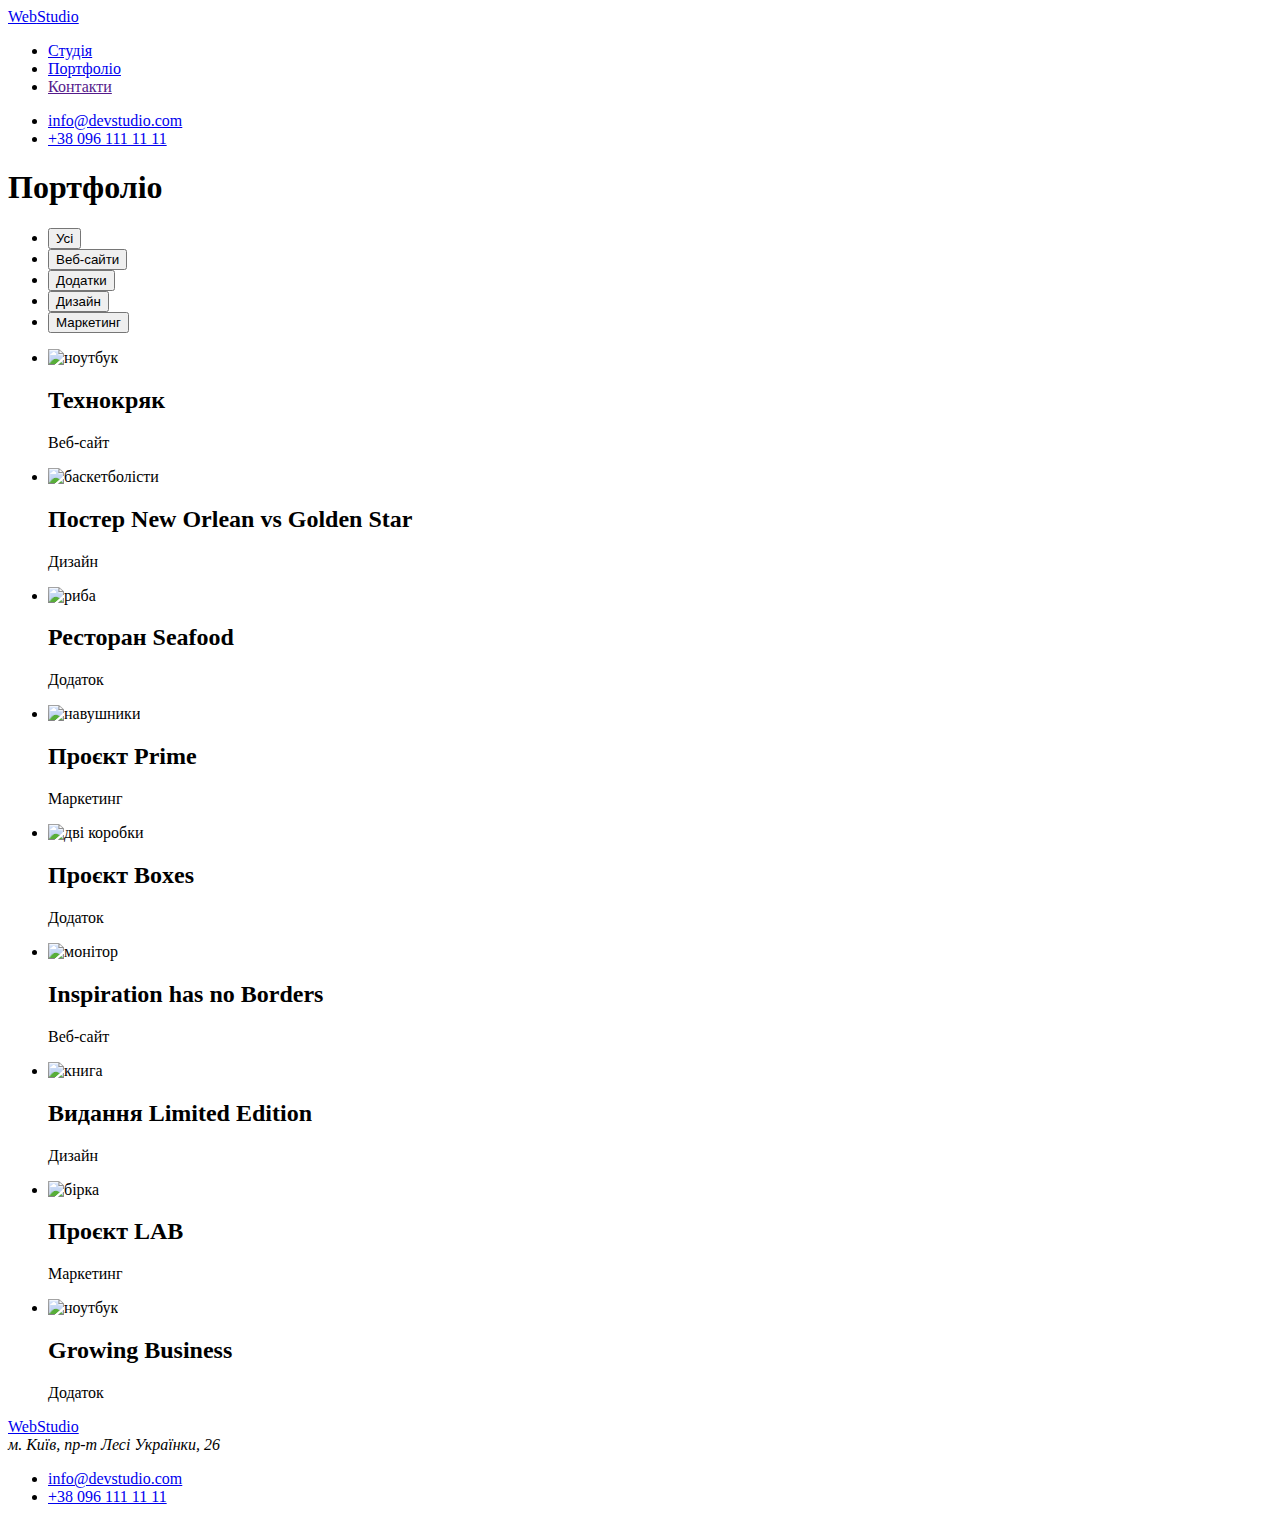
==== portfolio.html @ aa7069ae "Added page markup" ====
<!DOCTYPE html>
<html lang="uk">
  <head>
    <meta charset="UTF-8" />
    <meta http-equiv="X-UA-Compatible" content="IE=edge" />
    <meta name="viewport" content="width=device-width, initial-scale=1.0" />
    <link
      href="https://fonts.googleapis.com/css2?family=Raleway:wght@700&family=Roboto:wght@400;500;700;900&display=swap"
      rel="stylesheet"
    />
    <link rel="stylesheet" href="./css/styles.css" />
    <title>Portfolio</title>
  </head>

  <body>
    <!--Header-->
    <header>
      <nav class="site-nav">
        <a href="./" class="logo"><span>Web</span>Studio</a>

        <ul class="nav-list list">
          <li><a href="./index.html" class="link">Студія</a></li>
          <li><a href="./portfolio.html" class="link current">Портфоліо</a></li>
          <li><a href="" class="link">Контакти</a></li>
        </ul>
      </nav>

      <ul class="auth-nav list">
        <li><a href="mailto:info@devstudio.com" class="link">info@devstudio.com</a></li>
        <li><a href="tel:+380961111111" class="link">+38 096 111 11 11</a></li>
      </ul>
    </header>
    <!--Hero-->
    <main>
      <section class="buttons">
        <!-- Прихований заголовок -->
        <h1>Портфоліо</h1>
        <ul class="buttons-list">
          <li><button class="btn secondary" type="button">Усі</button></li>
          <li><button class="btn secondary" type="button">Веб-сайти</button></li>
          <li><button class="btn secondary" type="button">Додатки</button></li>
          <li><button class="btn secondary" type="button">Дизайн</button></li>
          <li><button class="btn secondary" type="button">Маркетинг</button></li>
        </ul>
      </section>
      <section class="content">
        <ul class="content-list">
          <li>
            <a
              ><img src="./images/technocrack.jpg" alt="ноутбук" width="370" height="294" />
              <h2 class="title">Технокряк</h2>
              <p>Веб-сайт</p></a
            >
          </li>
          <li>
            <a
              ><img src="./images/poster.jpg" alt="баскетболісти" width="370" height="294" />
              <h2 class="title">Постер <span lang="en">New Orlean vs Golden Star</span></h2>
              <p>Дизайн</p></a
            >
          </li>
          <li>
            <a
              ><img src="./images/restaurant.jpg" alt="риба" width="370" height="294" />
              <h2 class="title">Ресторан <span lang="en">Seafood</span></h2>
              <p>Додаток</p></a
            >
          </li>
          <li>
            <a
              ><img src="./images/prime.jpg" alt="навушники" width="370" height="294" />
              <h2 class="title">Проєкт <span lang="en">Prime</span></h2>
              <p>Маркетинг</p></a
            >
          </li>
          <li>
            <a
              ><img src="./images/boxes.jpg" alt="дві коробки" width="370" height="294" />
              <h2 class="title">Проєкт <span lang="en">Boxes</span></h2>
              <p>Додаток</p></a
            >
          </li>
          <li>
            <a
              ><img src="./images/inspiration.jpg" alt="монітор" width="370" height="294" />
              <h2 class="title" lang="en">Inspiration has no Borders</h2>
              <p>Веб-сайт</p></a
            >
          </li>
          <li>
            <a
              ><img src="./images/edition.jpg" alt="книга" width="370" height="294" />
              <h2 class="title">Видання <span lang="en">Limited Edition</span></h2>
              <p>Дизайн</p></a
            >
          </li>
          <li>
            <a
              ><img src="./images/project_lab.jpg" alt="бірка" width="370" height="294" />
              <h2 class="title">Проєкт <span lang="en">LAB</span></h2>
              <p>Маркетинг</p></a
            >
          </li>
          <li>
            <a
              ><img src="./images/growing_business.jpg" alt="ноутбук" width="370" height="294" />
              <h2 class="title" lang="en">Growing Business</h2>
              <p>Додаток</p>
            </a>
          </li>
        </ul>
      </section>
    </main>

<!--Footer-->
    <footer class="footer">
      <a href="/" class="footer-logo"><span>Web</span>Studio</a>

      <address class="address">м. Київ, пр-т Лесі Українки, 26</address>

      <ul class="footer-auth list">
        <li><a href="mailto:info@devstudio.com" class="link">info@devstudio.com</a></li>
        <li><a href="tel:+380961111111" class="link">+38 096 111 11 11</a></li>
      </ul>
    </footer>
  </body>
</html>
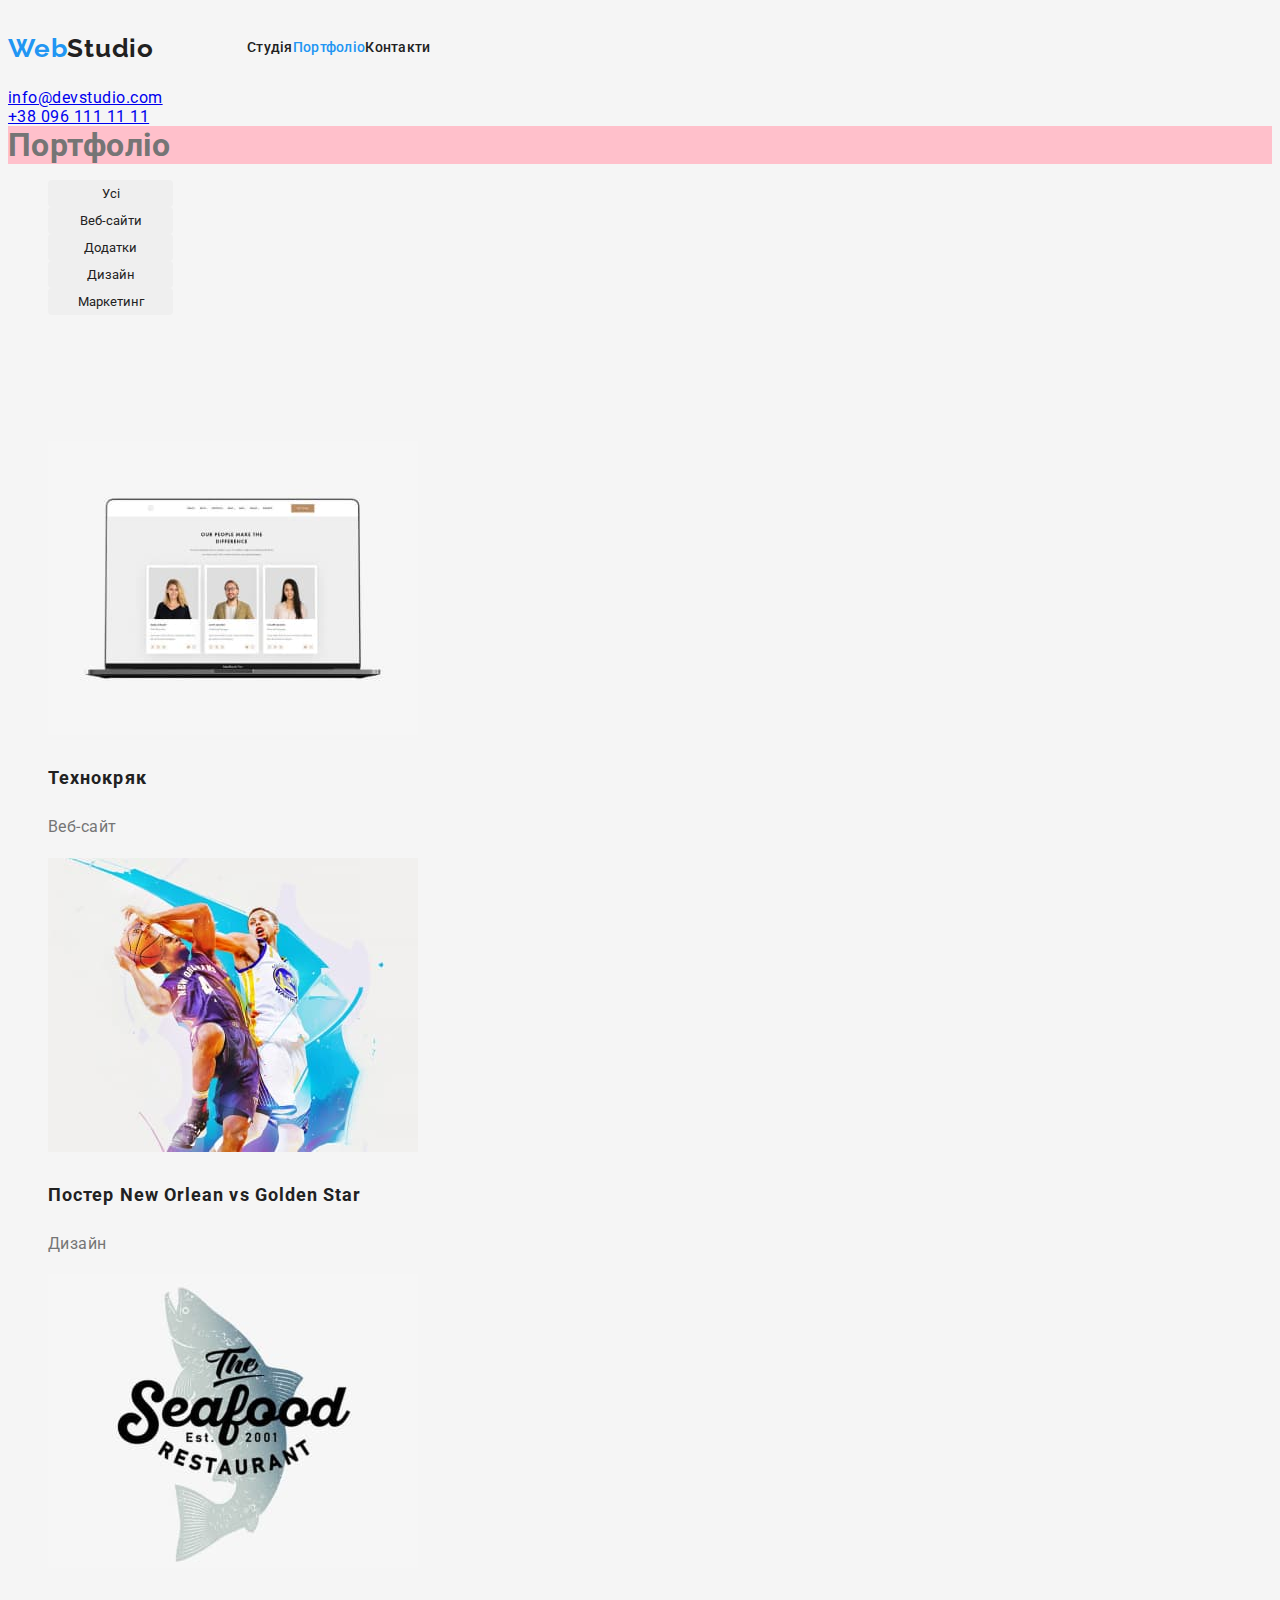
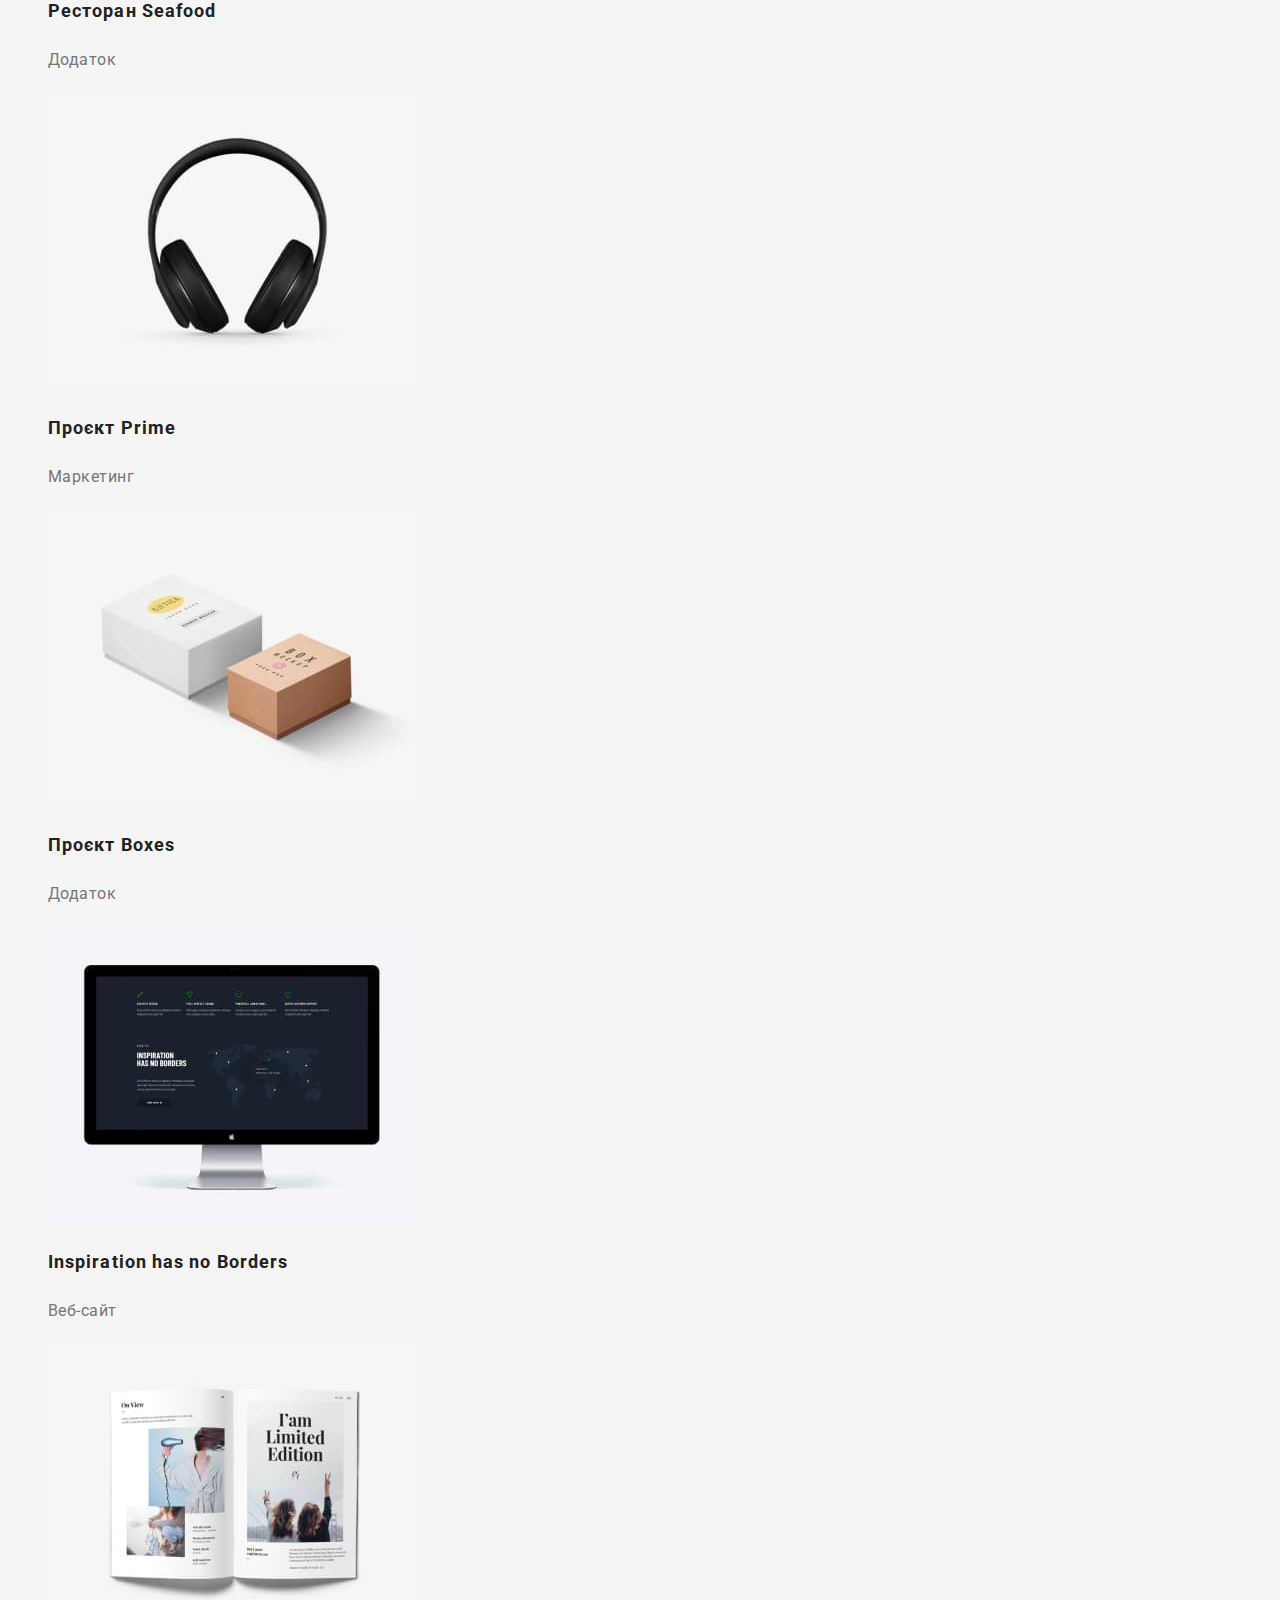
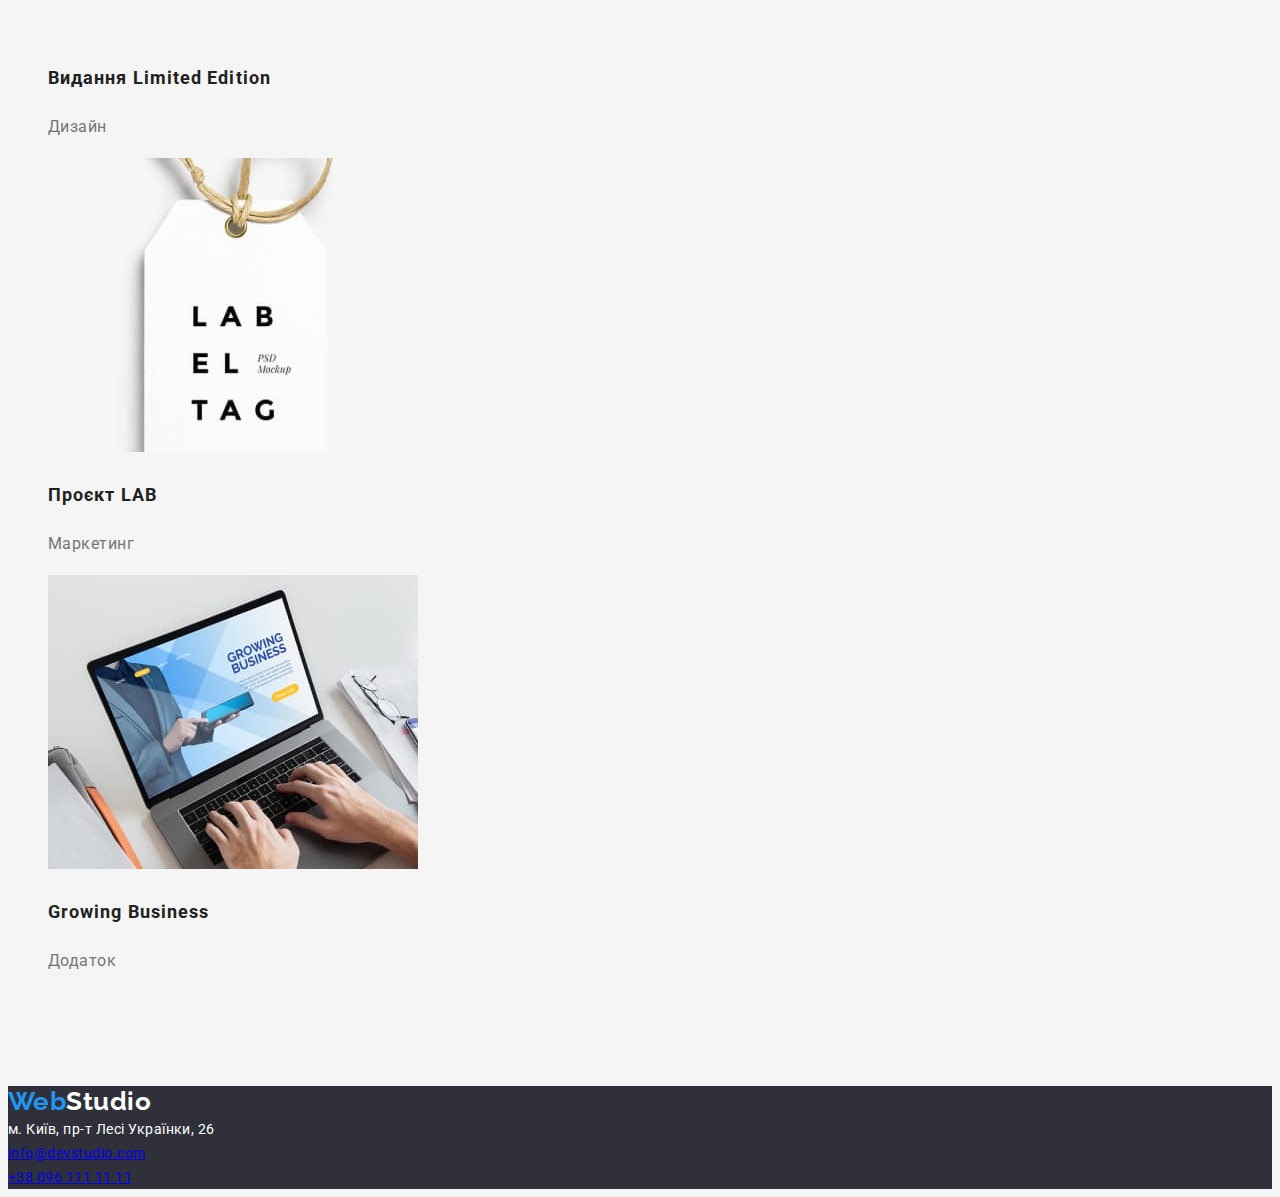
==== commit 52f7ea07: "Added flex block for header" ====
--- a/portfolio.html
+++ b/portfolio.html
@@ -34,7 +34,7 @@
     <main>
       <section class="buttons">
         <!-- Прихований заголовок -->
-        <h1>Портфоліо</h1>
+        <h1 class="hiden-title">Портфоліо</h1>
         <ul class="buttons-list">
           <li><button class="btn secondary" type="button">Усі</button></li>
           <li><button class="btn secondary" type="button">Веб-сайти</button></li>
@@ -43,7 +43,7 @@
           <li><button class="btn secondary" type="button">Маркетинг</button></li>
         </ul>
       </section>
-      <section class="content">
+      <section class="section">
         <ul class="content-list">
           <li>
             <a
--- a/css/styles.css
+++ b/css/styles.css
@@ -0,0 +1,359 @@
+:root {
+  --primary-text-color: #757575;
+  --secondary-text-color: #FFFFFF;
+  --title-text-color: #212121;
+  --accent-color: #2196f3;
+  --primary-bg-color: #F5F5F5;
+  --secondary-bg-color: #F5F4FA;
+}
+
+body {
+  color: var(--primary-text-color);
+  background-color: var(--primary-bg-color);
+
+  font-family: roboto, sans-serif;
+  letter-spacing: 0.03em;
+}
+
+/* Utilities */
+
+*,
+*::before,
+*::after {
+  box-sizing: border-box;
+}
+
+.list {
+  padding: 0;
+  margin: 0;
+  list-style: none;
+}
+
+/* Container */
+
+.container {
+  width: 1200px;
+  padding-left: 15px;
+  padding-right: 15px;
+  margin-left: auto;
+  margin-right: auto;
+
+  outline: 1px solid tomato;
+}
+
+/* ------------------------------------------------ */
+/* Page header */
+
+.page-header {
+  background-color: var(--secondary-text-color);
+  border-bottom: 1px solid #ECECEC;
+}
+
+  /* Logo */
+.logo {
+  color: var(--title-text-color);
+  
+  text-decoration: none;
+  font-family: Raleway, sans-serif;
+  font-weight: 700;
+  font-size: 26px;
+  line-height: 1.19;
+  letter-spacing: 0.03em;
+}
+
+.logo span {
+  color: var(--accent-color);
+}
+
+/* Site nav */
+
+.main-nav {
+  display: flex;
+}
+
+.site-nav {
+  display: flex;
+  align-items: center;
+}
+
+.site-nav .item + .item {
+  margin-left: 50px;
+}
+
+.nav-list {
+  display: flex;
+  margin-left: 93px;
+}
+
+.site-nav .link {
+  display: block;
+  padding-top: 32px;
+  padding-bottom: 32px;
+
+  color: var(--title-text-color);
+  
+  text-decoration: none;
+  font-weight: 500;
+  font-size: 14px;
+  line-height: 1.14;
+  letter-spacing: 0.02em;
+}
+
+.site-nav .link:hover,
+.site-nav .link:focus {
+  color: var(--accent-color);
+}
+
+.site-nav .link.current {
+  color: var(--accent-color);
+}
+
+.contact-nav {
+  display: flex;
+  align-items: center;
+  margin-left: auto;
+}
+
+.contact-nav .item + .item {
+  margin-left: 50px;
+}
+
+.contact-nav .link {
+  color: var(--primary-text-color);
+  
+  text-decoration: none;
+  font-weight: 500;
+  font-size: 14px;
+  line-height: 1.14;
+  letter-spacing: 0.02em;
+}
+
+.contact-nav .link:hover,
+.contact-nav .link:focus {
+  color: var(--accent-color);
+}
+
+/* Hero */
+
+.hero {
+  text-align: center;
+}
+
+.hero-title {
+  margin-top: 0;
+  margin-bottom: 30px;
+
+  
+  color: var(--secondary-text-color);
+  font-weight: 900;
+  font-size: 44px;
+  line-height: 1.36;
+  text-align: center;
+  letter-spacing: 0.06em;
+  text-transform: uppercase;
+
+  background-color: skyblue;
+}
+
+/* main button */
+
+.btn.primary {
+  display: inline-block;
+  border-radius: 4px;
+  padding: 10px 32px;
+  min-width: 216px;
+  border: none;
+  box-shadow: 0px 4px 4px rgba(0, 0, 0, 0.15);
+
+  color: var(--secondary-text-color);
+  background-color: var(--accent-color);
+
+  font-family: inherit;
+  font-weight: 700;
+  font-size: 16px;
+  line-height: 1.87;
+  letter-spacing: 0.06em;
+  text-align: center;
+}
+
+.btn.primary:hover,
+.btn.primary:focus {
+  color: var(--title-text-color);
+  background-color: var(--secondary-bg-color);
+
+  cursor: pointer
+}
+
+/* Features & Gallery*/
+
+/* Прихований заголовок */
+.hiden-title {
+  margin-top: 0;
+  margin-bottom: 0;
+  
+  background-color: pink
+}
+
+.section {
+  padding-top: 94px;
+  padding-bottom: 94px;
+
+  font-weight: 400;
+  font-size: 14px;
+  line-height: 1.71;
+}
+
+.section-title {
+  margin-top: 0;
+  margin-bottom: 50px;
+
+  color: var(--title-text-color);
+
+  font-weight: 700;
+  font-size: 36px;
+  line-height: 1.16;
+  text-align: center;
+}
+
+.section-list .title {
+  margin-top: 0;
+  margin-bottom: 10px;
+
+  color: var(--title-text-color);
+
+  font-weight: 700;
+  font-size: 14px;
+  line-height: 1.14;
+  text-transform: uppercase;
+}
+
+.section-list p {
+  margin-top: 0;
+  margin-bottom: 0;
+}
+
+/* Team */
+
+.team {
+  font-weight: 400;
+  font-size: 16px;
+  line-height: 1.18;
+}
+
+.team-list .title {
+  color: var(--title-text-color);
+
+  font-weight: 500;
+  font-size: 16px;
+  line-height: 1.18;
+}
+/* Footer */
+
+.footer {
+  background-color: #2F303A;
+
+  font-weight: 400;
+  font-size: 14px;
+  line-height: 1.71;
+}
+
+.footer-nav {
+  display: flex;
+  margin-top: 60px;
+  margin-bottom: 60px;
+}
+
+.footer-logo {
+  color: #ffffff;
+  text-decoration: none;
+
+  font-family: Raleway, sans-serif;
+  font-weight: 700;
+  font-size: 26px;
+  line-height: 1.19;
+}
+
+.footer-logo span {
+  color: var(--accent-color);
+}
+
+.address {
+
+
+  color: #ffffff;
+
+  font-style: normal;
+}
+
+.footer-auth {
+
+}
+
+.footer-contact .link {
+  color: rgba(255, 255, 255, 0.6);
+
+  text-decoration: none;
+}
+
+.footer-contact .link:hover,
+.footer-contact .link:focus {
+  color: var(--accent-color);
+}
+
+/* Portfolio main */
+
+.buttons-list {
+  list-style: none;
+
+  background-color: var(--primary-bg-color);
+  
+  font-family: inherit;
+  font-weight: 500;
+  font-size: 16px;
+  line-height: 1.62;
+  letter-spacing: 0.03em;
+}
+
+.content-list {
+  list-style: none;
+}
+
+.content-list .title {
+  color: var(--title-text-color);
+
+  font-weight: 700;
+  font-size: 18px;
+  line-height: 2;
+  letter-spacing: 0.06em;
+}
+
+.content-list {
+  font-weight: 400;
+  font-size: 16px;
+  line-height: 1.87;
+}
+
+/* Buttons */
+
+.btn.secondary {
+  display: inline-block;
+  border-radius: 4px;
+  padding: 6px 22px;
+  min-width: 125px;
+  border: none;
+
+  color: var(--title-text-color);
+
+  font-family: inherit;
+  text-align: center;
+}
+
+.btn.secondary:hover,
+.btn.secondary:focus {
+  box-shadow: 0px 3px 1px rgba(0, 0, 0, 0.1), 0px 1px 2px rgba(0, 0, 0, 0.08), 0px 2px 2px rgba(0, 0, 0, 0.12);
+
+  color: var(--secondary-text-color);
+  background-color: var(--accent-color);
+
+  cursor: pointer
+}
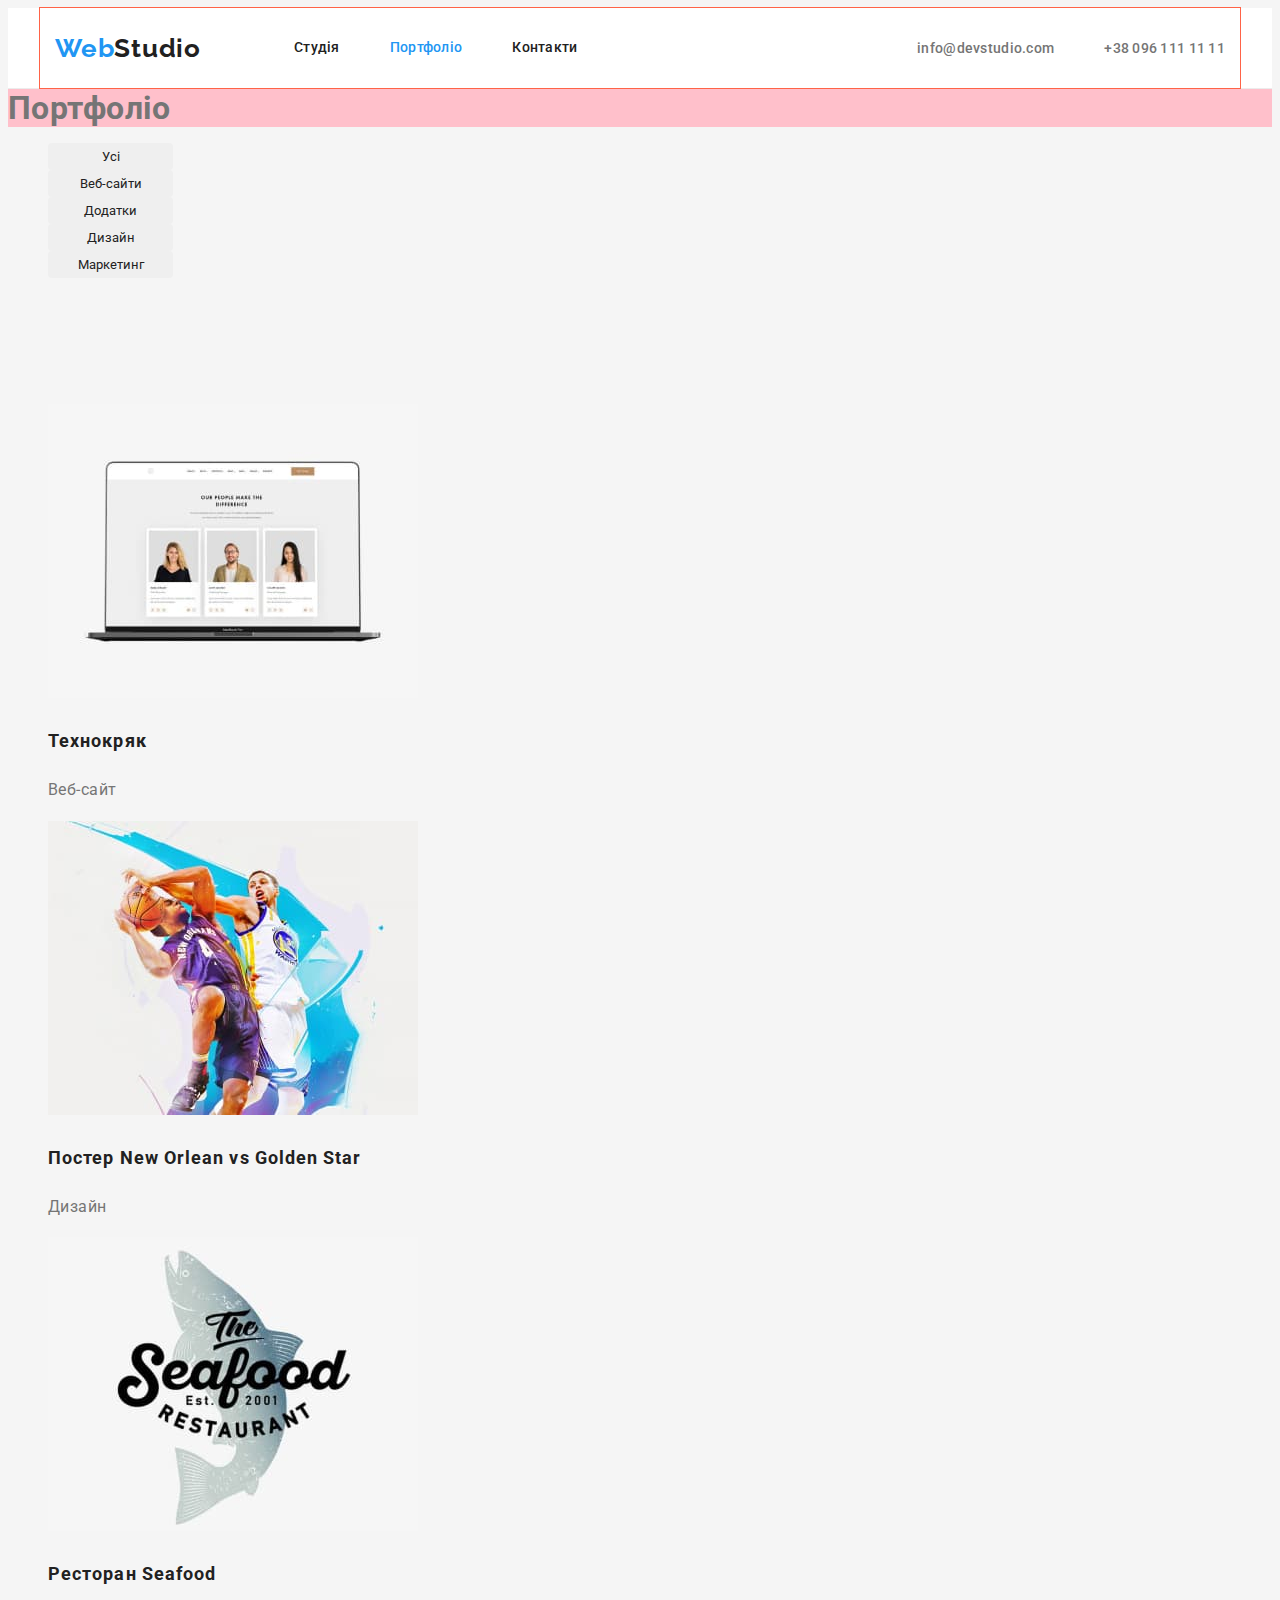
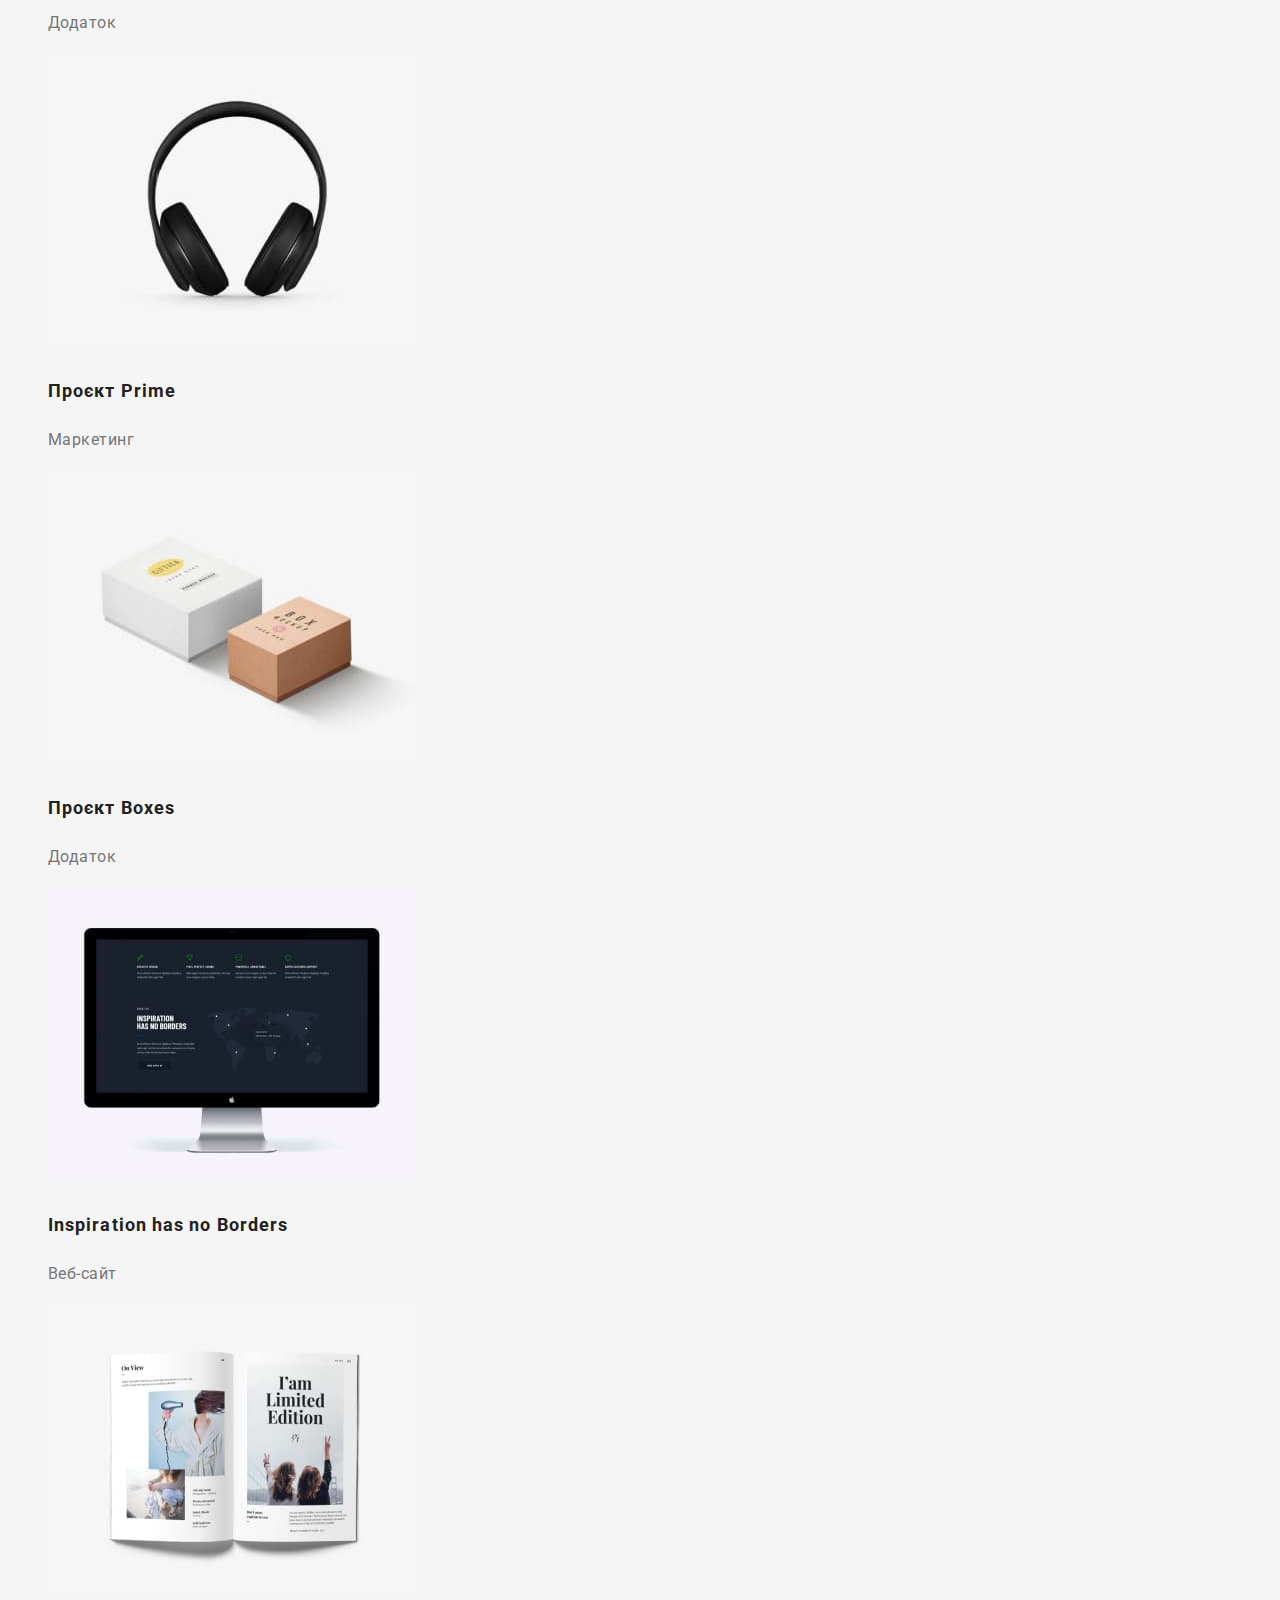
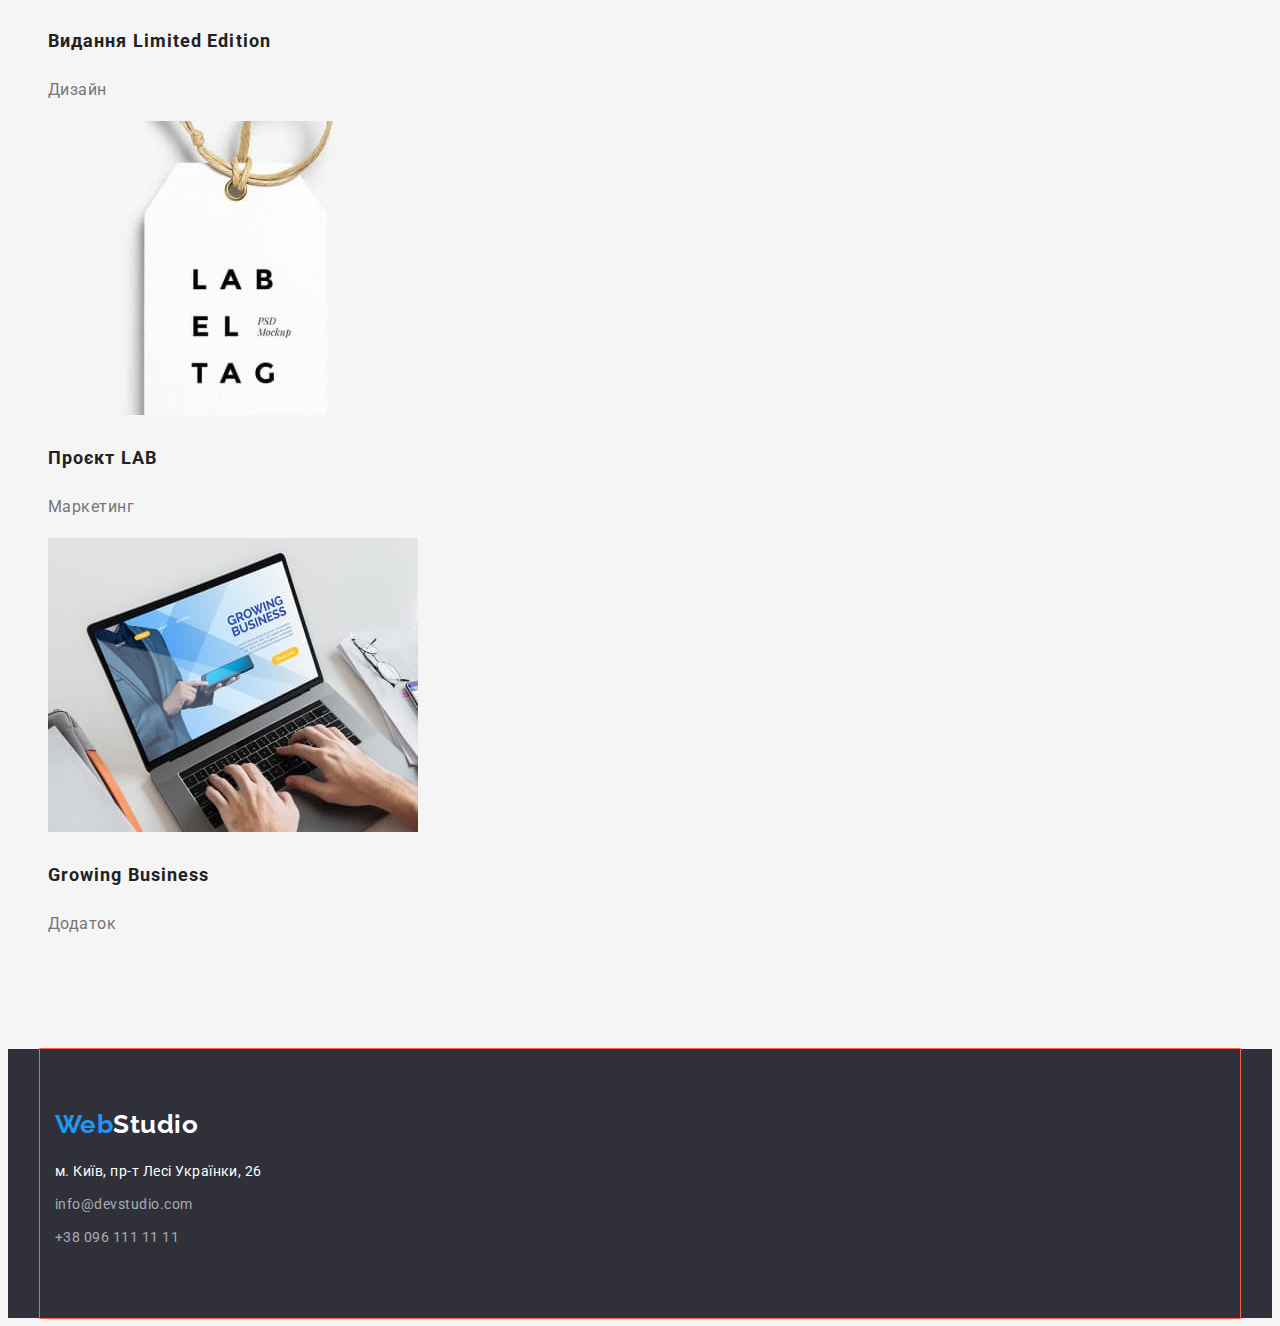
==== commit 300b4161: "Changes to header and footer for Portfolio" ====
--- a/portfolio.html
+++ b/portfolio.html
@@ -14,21 +14,25 @@
 
   <body>
     <!--Header-->
-    <header>
-      <nav class="site-nav">
-        <a href="./" class="logo"><span>Web</span>Studio</a>
+    <header class="page-header">
+      <div class="container main-nav">
+        <nav class="site-nav">
+          <a href="./" class="logo"><span>Web</span>Studio</a>
 
-        <ul class="nav-list list">
-          <li><a href="./index.html" class="link">Студія</a></li>
-          <li><a href="./portfolio.html" class="link current">Портфоліо</a></li>
-          <li><a href="" class="link">Контакти</a></li>
+          <ul class="nav-list list">
+            <li class="item"><a href="./index.html" class="link">Студія</a></li>
+            <li class="item"><a href="./portfolio.html" class="link current">Портфоліо</a></li>
+            <li class="item"><a href="" class="link">Контакти</a></li>
+          </ul>
+        </nav>
+
+        <ul class="contact-nav list">
+          <li class="item">
+            <a href="mailto:info@devstudio.com" class="link">info@devstudio.com</a>
+          </li>
+          <li class="item"><a href="tel:+380961111111" class="link">+38 096 111 11 11</a></li>
         </ul>
-      </nav>
-
-      <ul class="auth-nav list">
-        <li><a href="mailto:info@devstudio.com" class="link">info@devstudio.com</a></li>
-        <li><a href="tel:+380961111111" class="link">+38 096 111 11 11</a></li>
-      </ul>
+      </div>
     </header>
     <!--Hero-->
     <main>
@@ -114,14 +118,18 @@
 
 <!--Footer-->
     <footer class="footer">
-      <a href="/" class="footer-logo"><span>Web</span>Studio</a>
+      <div class="container footer-nav">
+        <a href="/" class="footer-logo"><span>Web</span>Studio</a>
 
-      <address class="address">м. Київ, пр-т Лесі Українки, 26</address>
+        <address class="address item">м. Київ, пр-т Лесі Українки, 26</address>
 
-      <ul class="footer-auth list">
-        <li><a href="mailto:info@devstudio.com" class="link">info@devstudio.com</a></li>
-        <li><a href="tel:+380961111111" class="link">+38 096 111 11 11</a></li>
-      </ul>
+        <ul class="footer-contact list">
+          <li class="item">
+            <a href="mailto:info@devstudio.com" class="link">info@devstudio.com</a>
+          </li>
+          <li class="item"><a href="tel:+380961111111" class="link">+38 096 111 11 11</a></li>
+        </ul>
+      </div>
     </footer>
   </body>
 </html>
--- a/css/styles.css
+++ b/css/styles.css
@@ -1,10 +1,10 @@
 :root {
   --primary-text-color: #757575;
-  --secondary-text-color: #FFFFFF;
+  --secondary-text-color: #ffffff;
   --title-text-color: #212121;
   --accent-color: #2196f3;
-  --primary-bg-color: #F5F5F5;
-  --secondary-bg-color: #F5F4FA;
+  --primary-bg-color: #f5f5f5;
+  --secondary-bg-color: #f5f4fa;
 }
 
 body {
@@ -46,13 +46,13 @@
 
 .page-header {
   background-color: var(--secondary-text-color);
-  border-bottom: 1px solid #ECECEC;
-}
-
-  /* Logo */
+  border-bottom: 1px solid #ececec;
+}
+
+/* Logo */
 .logo {
   color: var(--title-text-color);
-  
+
   text-decoration: none;
   font-family: Raleway, sans-serif;
   font-weight: 700;
@@ -91,7 +91,7 @@
   padding-bottom: 32px;
 
   color: var(--title-text-color);
-  
+
   text-decoration: none;
   font-weight: 500;
   font-size: 14px;
@@ -120,7 +120,7 @@
 
 .contact-nav .link {
   color: var(--primary-text-color);
-  
+
   text-decoration: none;
   font-weight: 500;
   font-size: 14px;
@@ -143,7 +143,6 @@
   margin-top: 0;
   margin-bottom: 30px;
 
-  
   color: var(--secondary-text-color);
   font-weight: 900;
   font-size: 44px;
@@ -181,18 +180,18 @@
   color: var(--title-text-color);
   background-color: var(--secondary-bg-color);
 
-  cursor: pointer
-}
-
-/* Features & Gallery*/
+  cursor: pointer;
+}
 
 /* Прихований заголовок */
 .hiden-title {
   margin-top: 0;
   margin-bottom: 0;
-  
-  background-color: pink
-}
+
+  background-color: pink;
+}
+
+/* Sections*/
 
 .section {
   padding-top: 94px;
@@ -203,6 +202,11 @@
   line-height: 1.71;
 }
 
+.section.no-padding {
+  padding-top: 0;
+  padding-bottom: 0;
+}
+
 .section-title {
   margin-top: 0;
   margin-bottom: 50px;
@@ -215,7 +219,7 @@
   text-align: center;
 }
 
-.section-list .title {
+.section-content .title {
   margin-top: 0;
   margin-bottom: 10px;
 
@@ -227,9 +231,37 @@
   text-transform: uppercase;
 }
 
-.section-list p {
+.section-content p {
   margin-top: 0;
   margin-bottom: 0;
+}
+
+/* Features */
+
+.features-list {
+  display: flex;
+}
+
+.features-list .item {
+  width: 270px;
+}
+
+.features-list .item + .item {
+  margin-left: 30px;
+}
+
+.gallery-list {
+  display: flex;
+}
+
+/* Gallery */
+
+.gallery-list .item {
+  width: 370px;
+}
+
+.gallery-list .item + .item {
+  margin-left: 30px;
 }
 
 /* Team */
@@ -238,35 +270,44 @@
   font-weight: 400;
   font-size: 16px;
   line-height: 1.18;
+  text-align: center;
 }
 
 .team-list .title {
   color: var(--title-text-color);
-
   font-weight: 500;
   font-size: 16px;
   line-height: 1.18;
 }
+
+.team-list {
+  display: flex;
+}
+
+.team-list .item {
+  width: 270px;
+}
+
+.team-list .item + .item {
+  margin-left: 30px;
+}
+
 /* Footer */
 
 .footer {
-  background-color: #2F303A;
+  background-color: #2f303a;
 
   font-weight: 400;
   font-size: 14px;
   line-height: 1.71;
 }
 
-.footer-nav {
-  display: flex;
-  margin-top: 60px;
-  margin-bottom: 60px;
-}
-
 .footer-logo {
+  display: block;
+  margin-bottom: 20px;
+
   color: #ffffff;
   text-decoration: none;
-
   font-family: Raleway, sans-serif;
   font-weight: 700;
   font-size: 26px;
@@ -277,16 +318,19 @@
   color: var(--accent-color);
 }
 
+.footer-nav {
+  display: block;
+  padding-top: 60px;
+  padding-bottom: 60px;
+}
+
 .address {
-
-
   color: #ffffff;
-
   font-style: normal;
 }
 
-.footer-auth {
-
+.footer-nav .item {
+  margin-bottom: 9px;
 }
 
 .footer-contact .link {
@@ -306,7 +350,6 @@
   list-style: none;
 
   background-color: var(--primary-bg-color);
-  
   font-family: inherit;
   font-weight: 500;
   font-size: 16px;
@@ -343,17 +386,16 @@
   border: none;
 
   color: var(--title-text-color);
-
   font-family: inherit;
   text-align: center;
 }
 
 .btn.secondary:hover,
 .btn.secondary:focus {
-  box-shadow: 0px 3px 1px rgba(0, 0, 0, 0.1), 0px 1px 2px rgba(0, 0, 0, 0.08), 0px 2px 2px rgba(0, 0, 0, 0.12);
-
   color: var(--secondary-text-color);
   background-color: var(--accent-color);
-
-  cursor: pointer
-}
+  box-shadow: 0px 3px 1px rgba(0, 0, 0, 0.1), 0px 1px 2px rgba(0, 0, 0, 0.08),
+    0px 2px 2px rgba(0, 0, 0, 0.12);
+
+  cursor: pointer;
+}
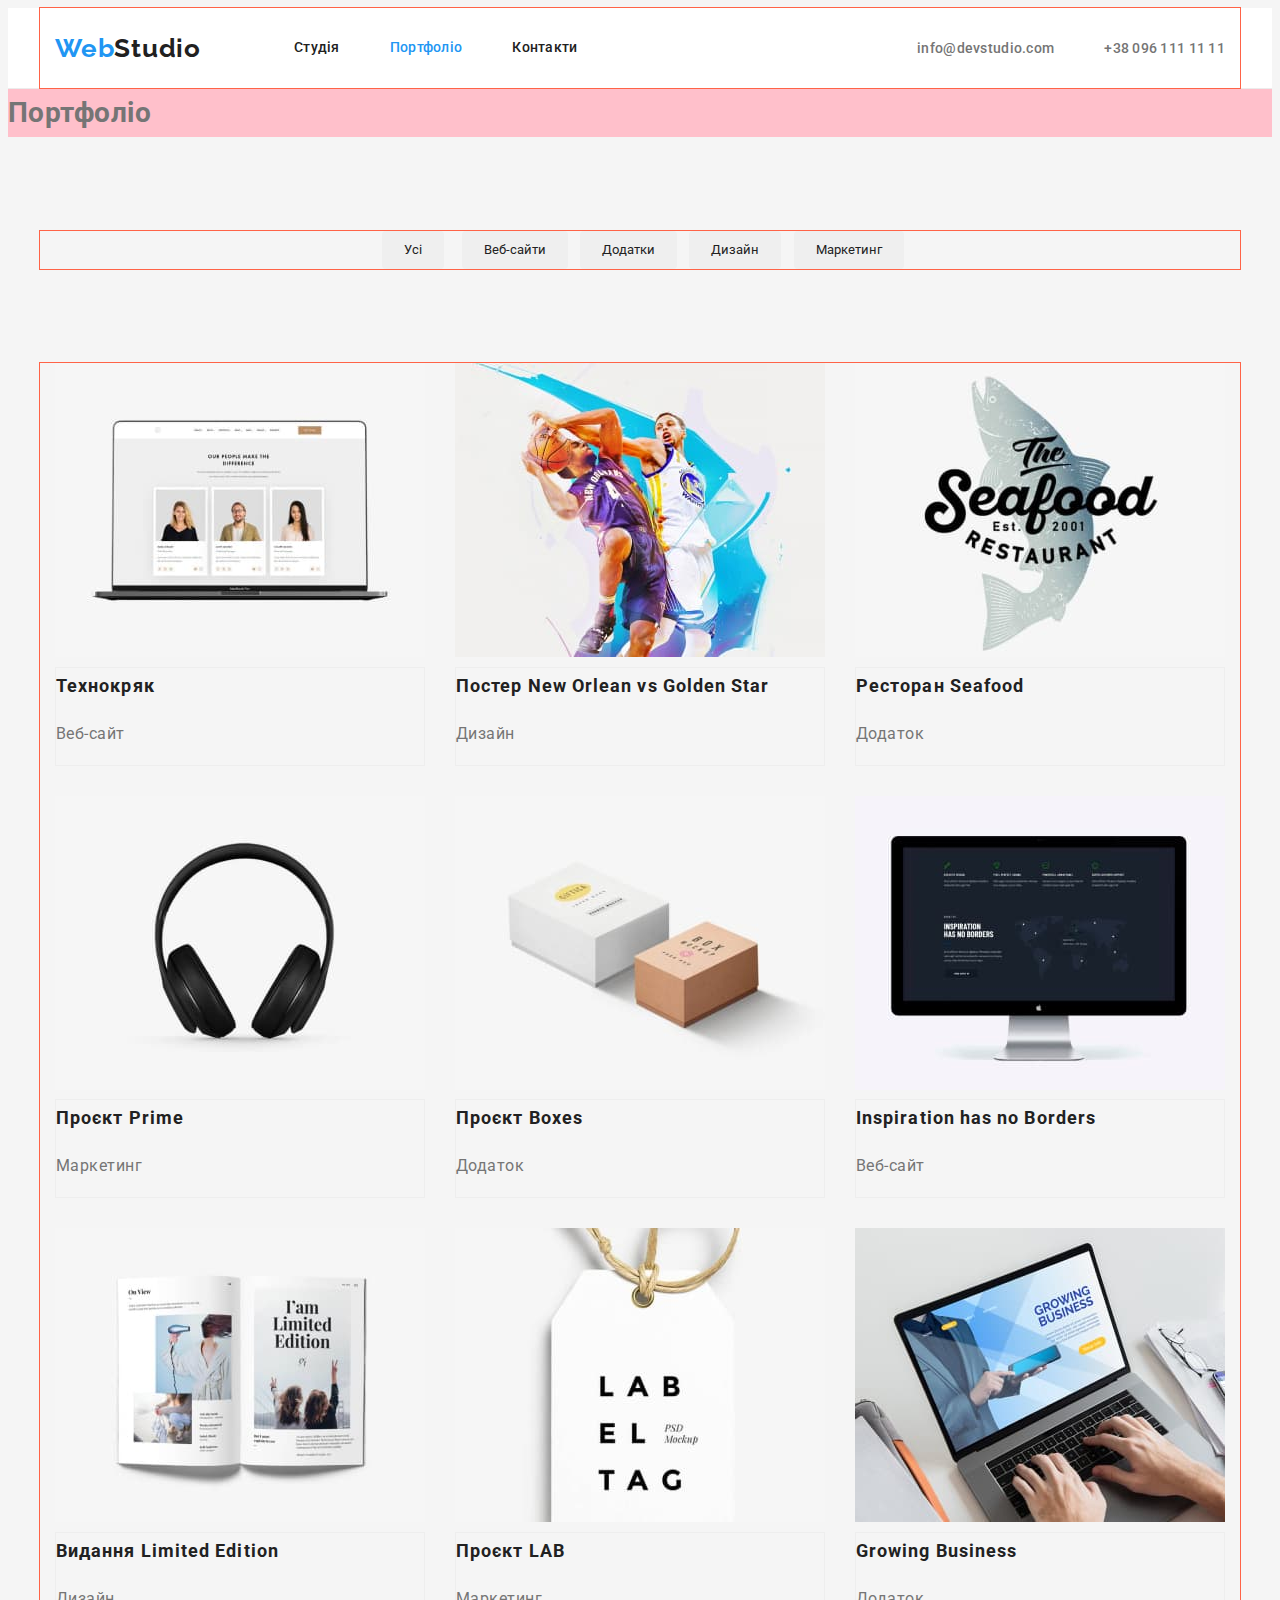
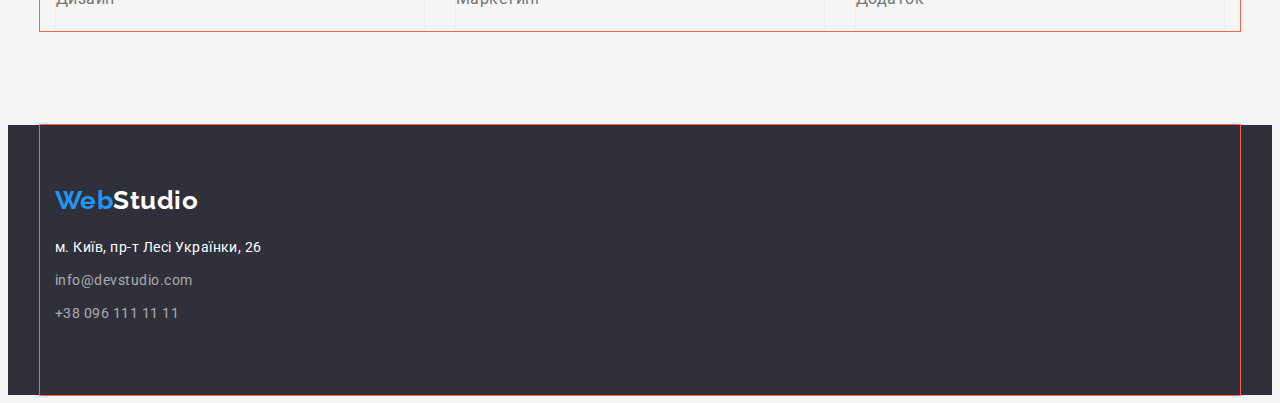
==== commit f64da183: "Added flexbox for portfolio" ====
--- a/portfolio.html
+++ b/portfolio.html
@@ -7,6 +7,13 @@
     <link
       href="https://fonts.googleapis.com/css2?family=Raleway:wght@700&family=Roboto:wght@400;500;700;900&display=swap"
       rel="stylesheet"
+    />
+    <link
+      rel="stylesheet"
+      href="https://cdnjs.cloudflare.com/ajax/libs/modern-normalize/1.1.0/modern-normalize.min.css"
+      integrity="sha512-wpPYUAdjBVSE4KJnH1VR1HeZfpl1ub8YT/NKx4PuQ5NmX2tKuGu6U/JRp5y+Y8XG2tV+wKQpNHVUX03MfMFn9Q=="
+      crossorigin="anonymous"
+      referrerpolicy="no-referrer"
     />
     <link rel="stylesheet" href="./css/styles.css" />
     <title>Portfolio</title>
@@ -36,87 +43,109 @@
     </header>
     <!--Hero-->
     <main>
-      <section class="buttons">
+      <section class="section no-padding">
         <!-- Прихований заголовок -->
         <h1 class="hiden-title">Портфоліо</h1>
-        <ul class="buttons-list">
-          <li><button class="btn secondary" type="button">Усі</button></li>
-          <li><button class="btn secondary" type="button">Веб-сайти</button></li>
-          <li><button class="btn secondary" type="button">Додатки</button></li>
-          <li><button class="btn secondary" type="button">Дизайн</button></li>
-          <li><button class="btn secondary" type="button">Маркетинг</button></li>
-        </ul>
+        <div class="container button-nav">
+          <ul class="buttons-list list">
+            <li class="item"><button class="btn secondary" type="button">Усі</button></li>
+            <li class="item"><button class="btn secondary" type="button">Веб-сайти</button></li>
+            <li class="item"><button class="btn secondary" type="button">Додатки</button></li>
+            <li class="item"><button class="btn secondary" type="button">Дизайн</button></li>
+            <li class="item"><button class="btn secondary" type="button">Маркетинг</button></li>
+          </ul>
+        </div>
       </section>
-      <section class="section">
-        <ul class="content-list">
-          <li>
-            <a
-              ><img src="./images/technocrack.jpg" alt="ноутбук" width="370" height="294" />
-              <h2 class="title">Технокряк</h2>
-              <p>Веб-сайт</p></a
-            >
-          </li>
-          <li>
-            <a
-              ><img src="./images/poster.jpg" alt="баскетболісти" width="370" height="294" />
-              <h2 class="title">Постер <span lang="en">New Orlean vs Golden Star</span></h2>
-              <p>Дизайн</p></a
-            >
-          </li>
-          <li>
-            <a
-              ><img src="./images/restaurant.jpg" alt="риба" width="370" height="294" />
-              <h2 class="title">Ресторан <span lang="en">Seafood</span></h2>
-              <p>Додаток</p></a
-            >
-          </li>
-          <li>
-            <a
-              ><img src="./images/prime.jpg" alt="навушники" width="370" height="294" />
-              <h2 class="title">Проєкт <span lang="en">Prime</span></h2>
-              <p>Маркетинг</p></a
-            >
-          </li>
-          <li>
-            <a
-              ><img src="./images/boxes.jpg" alt="дві коробки" width="370" height="294" />
-              <h2 class="title">Проєкт <span lang="en">Boxes</span></h2>
-              <p>Додаток</p></a
-            >
-          </li>
-          <li>
-            <a
-              ><img src="./images/inspiration.jpg" alt="монітор" width="370" height="294" />
-              <h2 class="title" lang="en">Inspiration has no Borders</h2>
-              <p>Веб-сайт</p></a
-            >
-          </li>
-          <li>
-            <a
-              ><img src="./images/edition.jpg" alt="книга" width="370" height="294" />
-              <h2 class="title">Видання <span lang="en">Limited Edition</span></h2>
-              <p>Дизайн</p></a
-            >
-          </li>
-          <li>
-            <a
-              ><img src="./images/project_lab.jpg" alt="бірка" width="370" height="294" />
-              <h2 class="title">Проєкт <span lang="en">LAB</span></h2>
-              <p>Маркетинг</p></a
-            >
-          </li>
-          <li>
-            <a
-              ><img src="./images/growing_business.jpg" alt="ноутбук" width="370" height="294" />
-              <h2 class="title" lang="en">Growing Business</h2>
-              <p>Додаток</p>
-            </a>
-          </li>
-        </ul>
+      <section class="section card">
+        <div class="container">
+          <ul class="card-set list">
+            <li class="item">
+              <a class="link"
+                ><img src="./images/technocrack.jpg" alt="ноутбук" width="370" height="294" />
+                <div class="card-info">
+                  <h2 class="title">Технокряк</h2>
+                  <p>Веб-сайт</p>
+                </div></a
+              >
+            </li>
+            <li class="item">
+              <a
+                ><img src="./images/poster.jpg" alt="баскетболісти" width="370" height="294" />
+                <div class="card-info">
+                  <h2 class="title">Постер <span lang="en">New Orlean vs Golden Star</span></h2>
+                  <p>Дизайн</p>
+                </div></a
+              >
+            </li>
+            <li class="item">
+              <a
+                ><img src="./images/restaurant.jpg" alt="риба" width="370" height="294" />
+                <div class="card-info">
+                  <h2 class="title">Ресторан <span lang="en">Seafood</span></h2>
+                  <p>Додаток</p>
+                </div></a
+              >
+            </li>
+            <li class="item">
+              <a class="link"
+                ><img src="./images/prime.jpg" alt="навушники" width="370" height="294" />
+                <div class="card-info">
+                  <h2 class="title">Проєкт <span lang="en">Prime</span></h2>
+                  <p>Маркетинг</p>
+                </div></a
+              >
+            </li>
+            <li class="item">
+              <a
+                ><img src="./images/boxes.jpg" alt="дві коробки" width="370" height="294" />
+                <div class="card-info">
+                  <h2 class="title">Проєкт <span lang="en">Boxes</span></h2>
+                  <p>Додаток</p>
+                </div></a
+              >
+            </li>
+            <li class="item">
+              <a
+                ><img src="./images/inspiration.jpg" alt="монітор" width="370" height="294" />
+                <div class="card-info">
+                  <h2 class="title" lang="en">Inspiration has no Borders</h2>
+                  <p>Веб-сайт</p>
+                </div></a
+              >
+            </li>
+            <li class="item">
+              <a
+                ><img src="./images/edition.jpg" alt="книга" width="370" height="294" />
+                <div class="card-info">
+                  <h2 class="title">Видання <span lang="en">Limited Edition</span></h2>
+                  <p>Дизайн</p>
+                </div></a
+              >
+            </li>
+            <li class="item">
+              <a
+                ><img src="./images/project_lab.jpg" alt="бірка" width="370" height="294" />
+                <div class="card-info">
+                  <h2 class="title">Проєкт <span lang="en">LAB</span></h2>
+                  <p>Маркетинг</p>
+                </div></a
+              >
+            </li>
+            <li class="item">
+              <a
+                ><img src="./images/growing_business.jpg" alt="ноутбук" width="370" height="294" />
+                <div class="card-info">
+                  <h2 class="title" lang="en">Growing Business</h2>
+                  <p>Додаток</p>
+                </div>
+              </a>
+            </li>
+          </ul>
+        </div>
       </section>
     </main>
 
-<!--Footer-->
+    <!--Footer-->
     <footer class="footer">
       <div class="container footer-nav">
         <a href="/" class="footer-logo"><span>Web</span>Studio</a>
--- a/css/styles.css
+++ b/css/styles.css
@@ -346,6 +346,22 @@
 
 /* Portfolio main */
 
+/* Buttons */
+
+.button-nav {
+  text-align: center;
+  margin-top: 94px;
+}
+
+.button-nav .item {
+  display: inline-block;
+  min-width: 73px;
+}
+
+.button-nav .item+.item {
+  margin-left: 8px;
+}
+
 .buttons-list {
   list-style: none;
 
@@ -357,37 +373,16 @@
   letter-spacing: 0.03em;
 }
 
-.content-list {
-  list-style: none;
-}
-
-.content-list .title {
-  color: var(--title-text-color);
-
-  font-weight: 700;
-  font-size: 18px;
-  line-height: 2;
-  letter-spacing: 0.06em;
-}
-
-.content-list {
-  font-weight: 400;
-  font-size: 16px;
-  line-height: 1.87;
-}
-
-/* Buttons */
-
 .btn.secondary {
-  display: inline-block;
+  padding: 6px 22px;
+
   border-radius: 4px;
-  padding: 6px 22px;
-  min-width: 125px;
   border: none;
 
   color: var(--title-text-color);
   font-family: inherit;
   text-align: center;
+  min-height: 38px;
 }
 
 .btn.secondary:hover,
@@ -399,3 +394,36 @@
 
   cursor: pointer;
 }
+
+/* Cards set */
+
+.card h2, p {
+  margin-top: 0;
+}
+
+.card-set {
+  display: flex;
+  flex-wrap: wrap;
+  gap: 30px;
+
+  font-weight: 400;
+  font-size: 16px;
+  line-height: 1.87;
+}
+
+.card-set .item {
+  width: calc((100% - 2 * 30px) / 3);
+}
+
+.card-set .title {
+  color: var(--title-text-color);
+
+  font-weight: 700;
+  font-size: 18px;
+  line-height: 2;
+  letter-spacing: 0.06em;
+}
+
+.card-info {
+  border: 1px solid #EEEEEE;
+}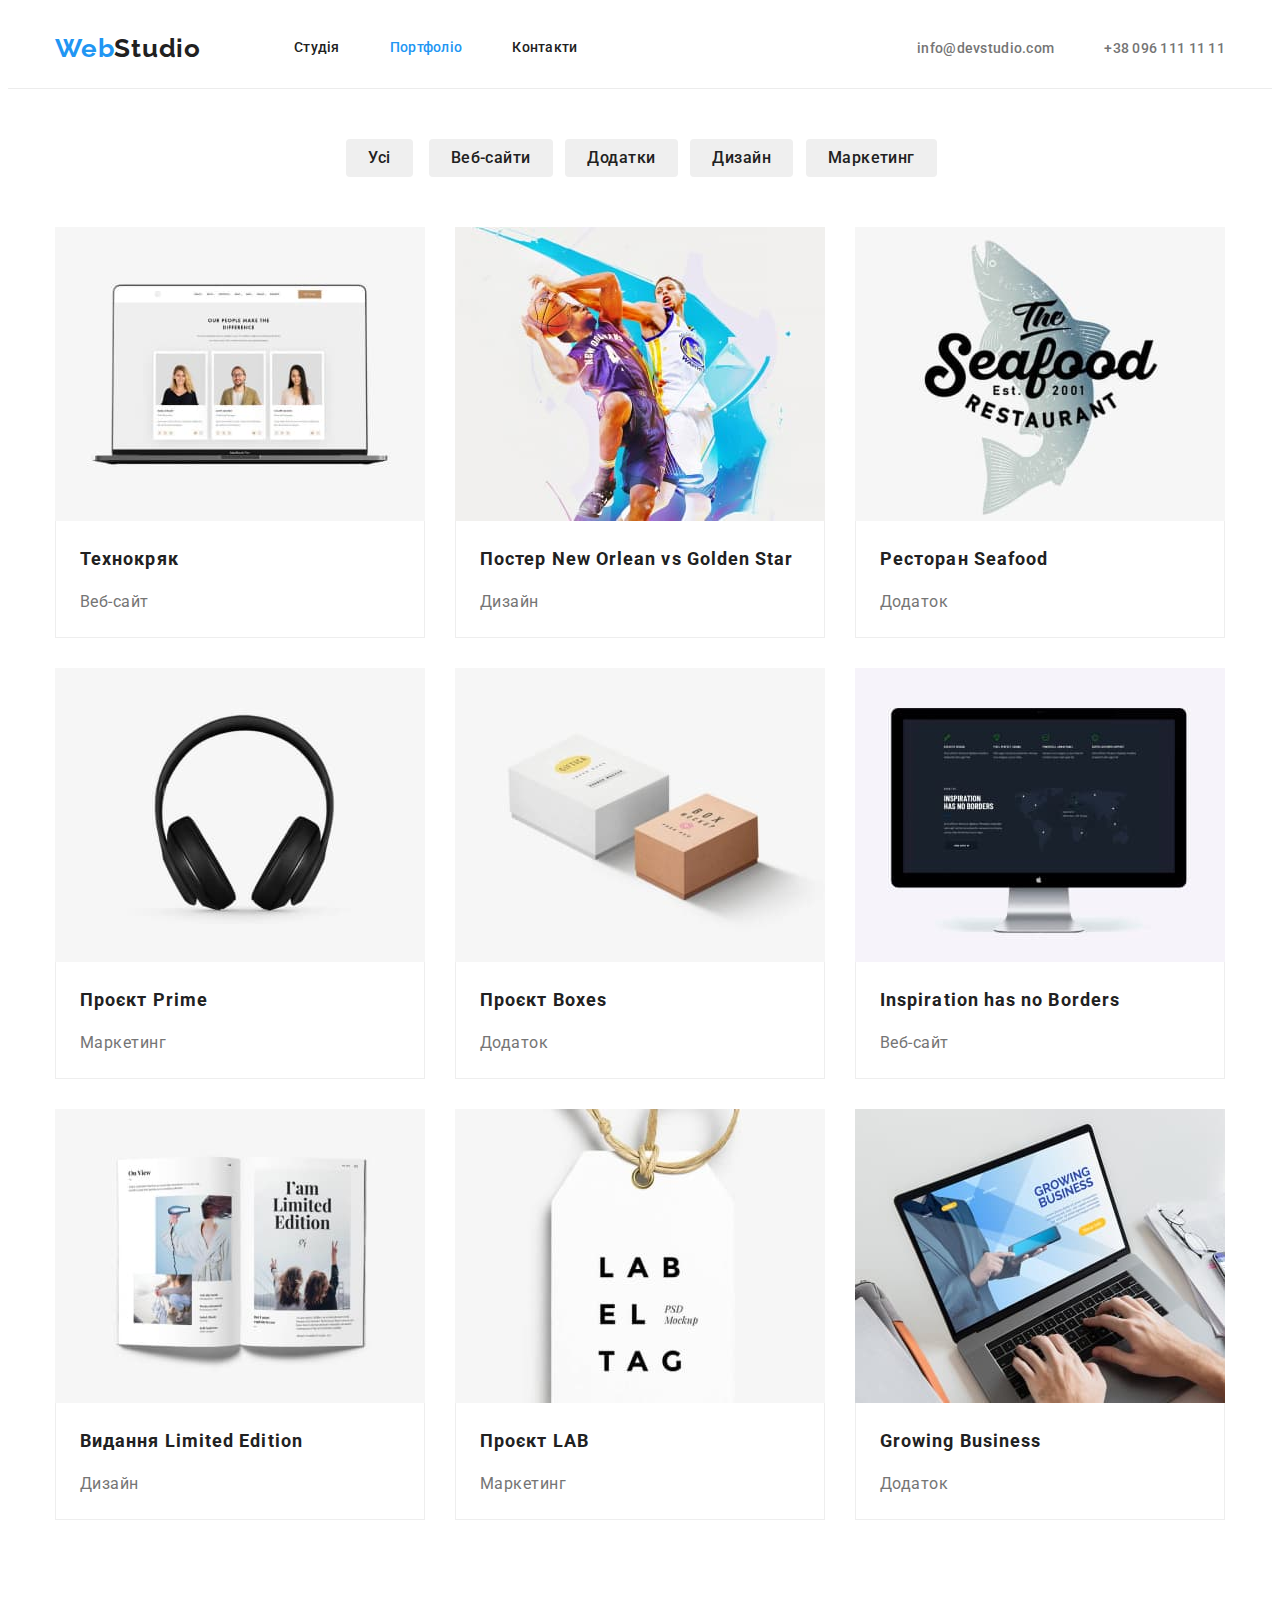
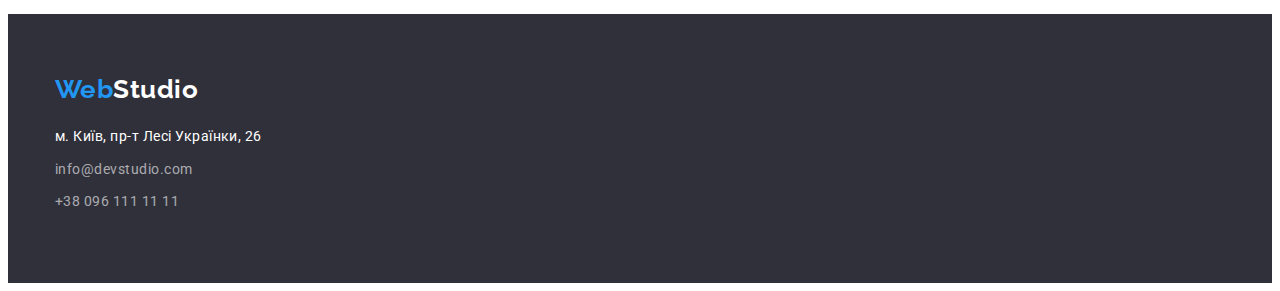
==== commit 89577130: "Bug fixes" ====
--- a/portfolio.html
+++ b/portfolio.html
@@ -43,21 +43,25 @@
     </header>
     <!--Hero-->
     <main>
-      <section class="section no-padding">
-        <!-- Прихований заголовок -->
-        <h1 class="hiden-title">Портфоліо</h1>
-        <div class="container button-nav">
-          <ul class="buttons-list list">
-            <li class="item"><button class="btn secondary" type="button">Усі</button></li>
-            <li class="item"><button class="btn secondary" type="button">Веб-сайти</button></li>
-            <li class="item"><button class="btn secondary" type="button">Додатки</button></li>
-            <li class="item"><button class="btn secondary" type="button">Дизайн</button></li>
-            <li class="item"><button class="btn secondary" type="button">Маркетинг</button></li>
-          </ul>
-        </div>
-      </section>
       <section class="section card">
         <div class="container">
+          <h1 class="visually-hidden">Портфоліо</h1>
+          <ul class="filter list">
+            <li class="filter-item"><button class="btn secondary" type="button">Усі</button>
+            </li>
+            <li class="filter-item">
+              <button class="btn secondary" type="button">Веб-сайти</button>
+            </li>
+            <li class="filter-item">
+              <button class="btn secondary" type="button">Додатки</button>
+            </li>
+            <li class="filter-item">
+              <button class="btn secondary" type="button">Дизайн</button>
+            </li>
+            <li class="filter-item">
+              <button class="btn secondary" type="button">Маркетинг</button>
+            </li>
+          </ul>
           <ul class="card-set list">
             <li class="item">
               <a class="link"
--- a/css/styles.css
+++ b/css/styles.css
@@ -9,7 +9,7 @@
 
 body {
   color: var(--primary-text-color);
-  background-color: var(--primary-bg-color);
+  background-color: #fff;
 
   font-family: roboto, sans-serif;
   letter-spacing: 0.03em;
@@ -23,13 +23,31 @@
   box-sizing: border-box;
 }
 
+img {
+  display: block;
+  max-width: 100%;
+  height: auto;
+}
+
 .list {
   padding: 0;
   margin: 0;
   list-style: none;
 }
 
+.visually-hidden {
+  position: absolute;
+  white-space: nowrap;
+  width: 1px;
+  height: 1px;
+  overflow: hidden;
+  border: 0;
+  padding: 0;
+  clip: rect(0 0 0 0);
+  clip-path: inset(50%);
+  margin: -1px;
 /* Container */
+}
 
 .container {
   width: 1200px;
@@ -38,7 +56,7 @@
   margin-left: auto;
   margin-right: auto;
 
-  outline: 1px solid tomato;
+  /* outline: 1px solid seagreen; */
 }
 
 /* ------------------------------------------------ */
@@ -135,8 +153,28 @@
 
 /* Hero */
 
+.section.no-padding {
+  padding-top: 0;
+  padding-bottom: 0;
+}
+
+.section {
+  padding-top: 94px;
+  padding-bottom: 94px;
+
+  font-weight: 400;
+  font-size: 14px;
+  line-height: 1.71;
+
+  /* outline: 1px solid red; */
+}
+
 .hero {
   text-align: center;
+  padding-top: 200px;
+  padding-bottom: 200px;
+
+  background-color: #2F303A;
 }
 
 .hero-title {
@@ -150,8 +188,6 @@
   text-align: center;
   letter-spacing: 0.06em;
   text-transform: uppercase;
-
-  background-color: skyblue;
 }
 
 /* main button */
@@ -177,8 +213,8 @@
 
 .btn.primary:hover,
 .btn.primary:focus {
-  color: var(--title-text-color);
-  background-color: var(--secondary-bg-color);
+  color: var(--primary-bg-color);
+  background-color: #188CE8;
 
   cursor: pointer;
 }
@@ -188,118 +224,129 @@
   margin-top: 0;
   margin-bottom: 0;
 
-  background-color: pink;
 }
 
 /* Sections*/
 
-.section {
-  padding-top: 94px;
-  padding-bottom: 94px;
+.section-title {
+  margin-top: 0;
+  margin-bottom: 50px;
+
+  color: var(--title-text-color);
+  font-weight: 700;
+  font-size: 36px;
+  line-height: 1.16;
+  text-align: center;
+}
+
+.section-content .title {
+  margin-top: 0;
+  margin-bottom: 10px;
+
+  color: var(--title-text-color);
+  font-weight: 700;
+  font-size: 14px;
+  line-height: 1.14;
+  text-transform: uppercase;
+}
+
+.section-content p {
+  margin-top: 0;
+  margin-bottom: 0;
+}
+
+/* Features */
+
+.features-list {
+  display: flex;
+}
+
+.features-list .item {
+  width: 270px;
+}
+
+.features-list .item + .item {
+  margin-left: 30px;
+}
+
+/* Gallery */
+
+.section.about {
+  padding-top: 0;
+}
+
+.gallery-list {
+  display: flex;
+}
+
+.gallery-list .item {
+  width: 370px;
+}
+
+.gallery-list .item + .item {
+  margin-left: 30px;
+}
+
+/* Team */
+
+.team {
+  background-color: #F5F4FA;
+  font-weight: 400;
+  font-size: 16px;
+  line-height: 1.18;
+  text-align: center;
+}
+
+.team-list .title {
+  color: var(--title-text-color);
+  font-weight: 500;
+  font-size: 16px;
+  line-height: 1.18;
+}
+
+.team-list {
+  display: flex;
+}
+
+.team-list .item {
+  width: 270px;
+
+  background-color: #ffffff;
+}
+
+.team-list .item + .item {
+  margin-left: 30px;
+}
+
+.team-card h3 {
+  margin-top: 0;
+}
+
+.team-card p {
+  margin-top: 0;
+  margin-bottom: 0;
+}
+
+.team-card {
+  padding-top: 30px;
+  padding-bottom: 30px;
+}
+
+/* Footer */
+
+.footer {
+  padding-top: 60px;
+  padding-bottom: 60px;
+
+  background-color: #2f303a;
 
   font-weight: 400;
   font-size: 14px;
   line-height: 1.71;
 }
 
-.section.no-padding {
-  padding-top: 0;
-  padding-bottom: 0;
-}
-
-.section-title {
-  margin-top: 0;
-  margin-bottom: 50px;
-
-  color: var(--title-text-color);
-
-  font-weight: 700;
-  font-size: 36px;
-  line-height: 1.16;
-  text-align: center;
-}
-
-.section-content .title {
-  margin-top: 0;
-  margin-bottom: 10px;
-
-  color: var(--title-text-color);
-
-  font-weight: 700;
-  font-size: 14px;
-  line-height: 1.14;
-  text-transform: uppercase;
-}
-
-.section-content p {
-  margin-top: 0;
-  margin-bottom: 0;
-}
-
-/* Features */
-
-.features-list {
-  display: flex;
-}
-
-.features-list .item {
-  width: 270px;
-}
-
-.features-list .item + .item {
-  margin-left: 30px;
-}
-
-.gallery-list {
-  display: flex;
-}
-
-/* Gallery */
-
-.gallery-list .item {
-  width: 370px;
-}
-
-.gallery-list .item + .item {
-  margin-left: 30px;
-}
-
-/* Team */
-
-.team {
-  font-weight: 400;
-  font-size: 16px;
-  line-height: 1.18;
-  text-align: center;
-}
-
-.team-list .title {
-  color: var(--title-text-color);
-  font-weight: 500;
-  font-size: 16px;
-  line-height: 1.18;
-}
-
-.team-list {
-  display: flex;
-}
-
-.team-list .item {
-  width: 270px;
-}
-
-.team-list .item + .item {
-  margin-left: 30px;
-}
-
-/* Footer */
-
-.footer {
-  background-color: #2f303a;
-
-  font-weight: 400;
-  font-size: 14px;
-  line-height: 1.71;
+.footer-nav {
+  display: block;
 }
 
 .footer-logo {
@@ -318,12 +365,6 @@
   color: var(--accent-color);
 }
 
-.footer-nav {
-  display: block;
-  padding-top: 60px;
-  padding-bottom: 60px;
-}
-
 .address {
   color: #ffffff;
   font-style: normal;
@@ -348,24 +389,23 @@
 
 /* Buttons */
 
-.button-nav {
-  text-align: center;
-  margin-top: 94px;
-}
-
-.button-nav .item {
+.filter {
+  text-align: center;
+}
+
+.filter .filter-item {
   display: inline-block;
   min-width: 73px;
 }
 
-.button-nav .item+.item {
+.filter .filter-item + .filter-item {
   margin-left: 8px;
 }
 
-.buttons-list {
+.filter {
   list-style: none;
 
-  background-color: var(--primary-bg-color);
+  background-color: #ffffff;
   font-family: inherit;
   font-weight: 500;
   font-size: 16px;
@@ -374,6 +414,7 @@
 }
 
 .btn.secondary {
+  min-height: 38px;
   padding: 6px 22px;
 
   border-radius: 4px;
@@ -382,7 +423,10 @@
   color: var(--title-text-color);
   font-family: inherit;
   text-align: center;
-  min-height: 38px;
+  font-weight: 500;
+  font-size: 16px;
+  line-height: 1.62;
+  letter-spacing: 0.03em;
 }
 
 .btn.secondary:hover,
@@ -397,14 +441,20 @@
 
 /* Cards set */
 
-.card h2, p {
-  margin-top: 0;
+.card p {
+  margin-top: 0;
+  margin-bottom: 0;
+}
+
+.card {
+  padding-top: 50px;
 }
 
 .card-set {
   display: flex;
   flex-wrap: wrap;
   gap: 30px;
+  margin-top: 50px;
 
   font-weight: 400;
   font-size: 16px;
@@ -412,10 +462,13 @@
 }
 
 .card-set .item {
-  width: calc((100% - 2 * 30px) / 3);
+  flex-basis: calc((100% - 2 * 30px) / 3);
 }
 
 .card-set .title {
+  margin-top: 0;
+  margin-bottom: 10px;
+
   color: var(--title-text-color);
 
   font-weight: 700;
@@ -425,5 +478,8 @@
 }
 
 .card-info {
-  border: 1px solid #EEEEEE;
+  padding: 20px 24px;
+  border-left: 1px solid #EEEEEE;
+  border-right: 1px solid #EEEEEE;
+  border-bottom: 1px solid #EEEEEE;
 }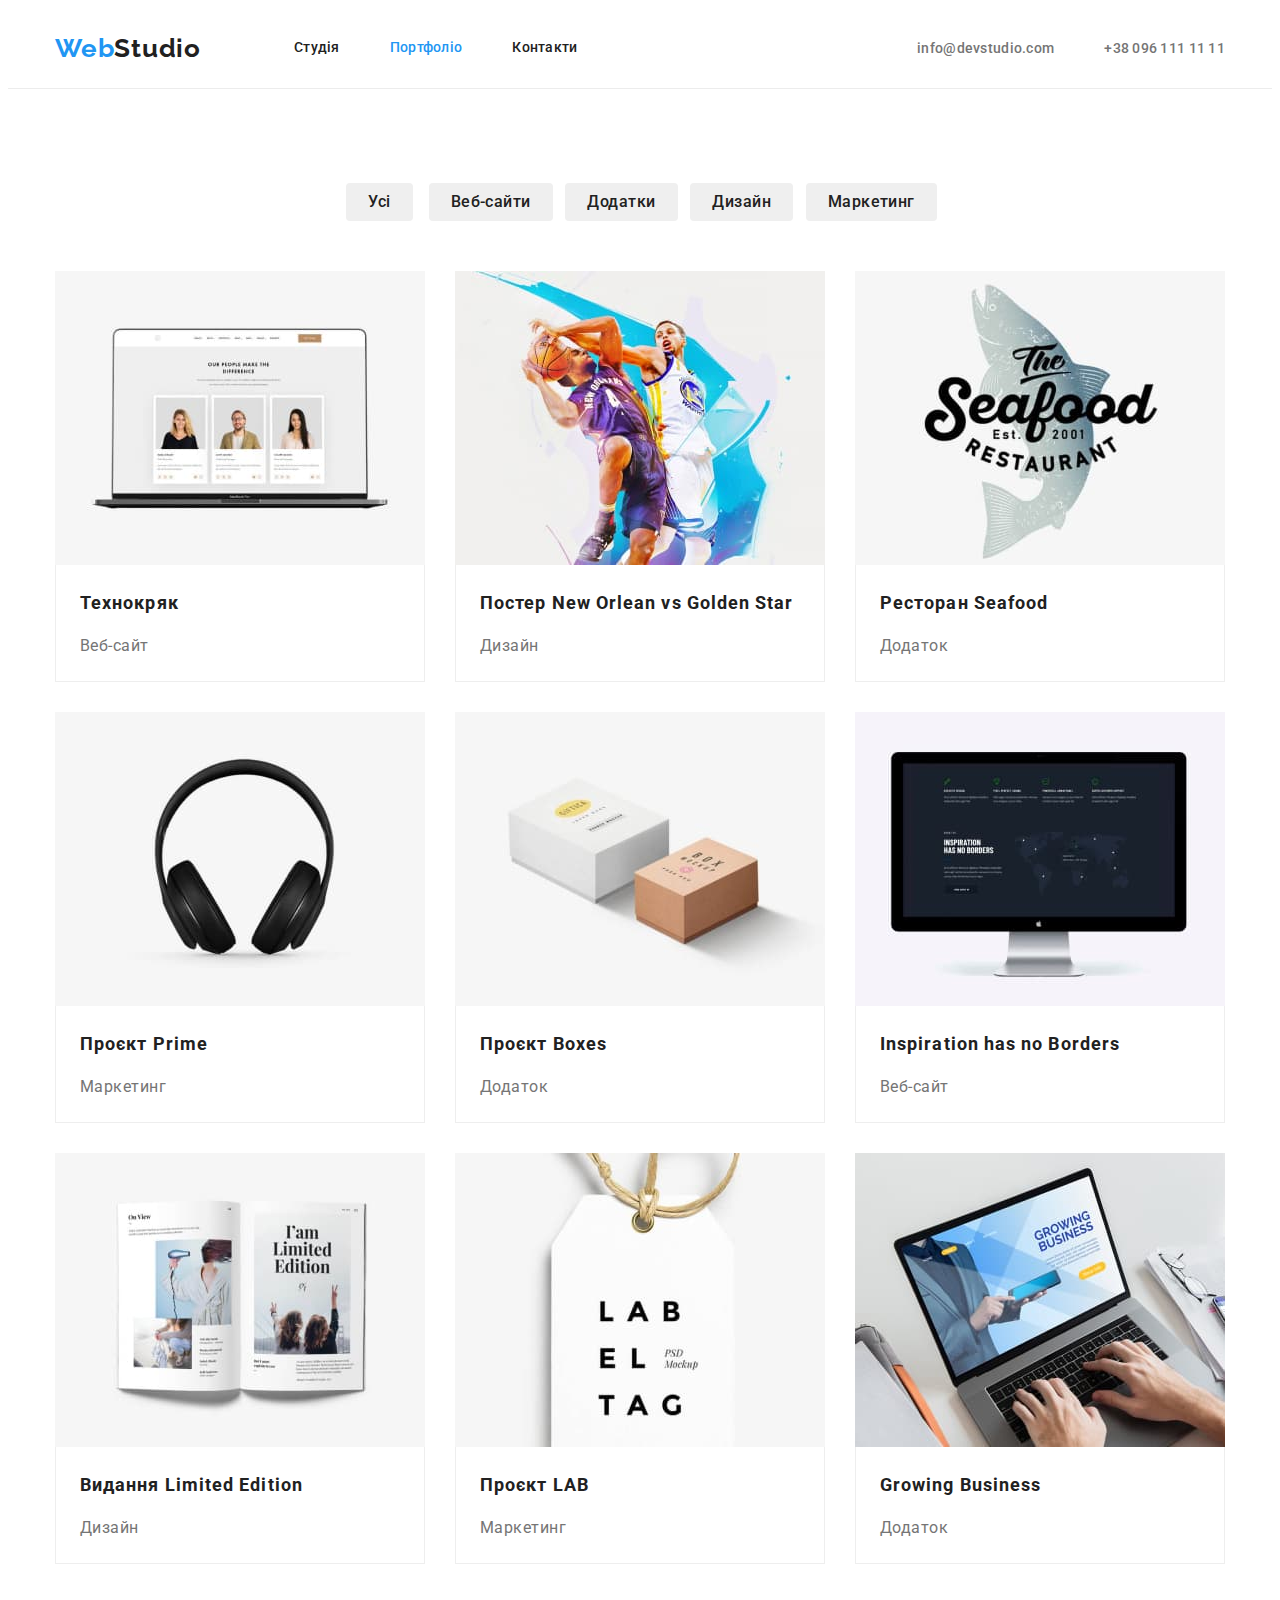
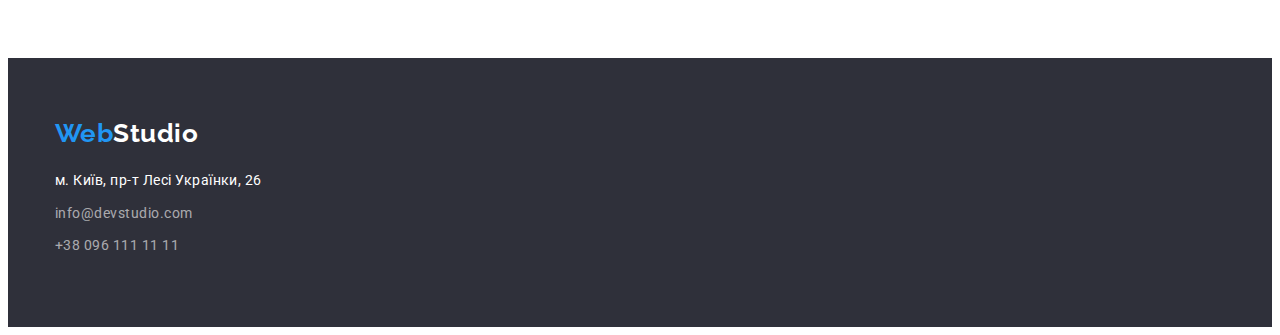
==== commit f0f6866e: "Added class card-thumb for Portfolio > img" ====
--- a/portfolio.html
+++ b/portfolio.html
@@ -47,8 +47,7 @@
         <div class="container">
           <h1 class="visually-hidden">Портфоліо</h1>
           <ul class="filter list">
-            <li class="filter-item"><button class="btn secondary" type="button">Усі</button>
-            </li>
+            <li class="filter-item"><button class="btn secondary" type="button">Усі</button></li>
             <li class="filter-item">
               <button class="btn secondary" type="button">Веб-сайти</button>
             </li>
@@ -65,7 +64,9 @@
           <ul class="card-set list">
             <li class="item">
               <a class="link"
-                ><img src="./images/technocrack.jpg" alt="ноутбук" width="370" height="294" />
+                ><div class="card-thumb">
+                  <img src="./images/technocrack.jpg" alt="ноутбук" width="370" height="294" />
+                </div>
                 <div class="card-info">
                   <h2 class="title">Технокряк</h2>
                   <p>Веб-сайт</p>
@@ -74,7 +75,9 @@
             </li>
             <li class="item">
               <a
-                ><img src="./images/poster.jpg" alt="баскетболісти" width="370" height="294" />
+                ><div class="card-thumb">
+                  <img src="./images/poster.jpg" alt="баскетболісти" width="370" height="294" />
+                </div>
                 <div class="card-info">
                   <h2 class="title">Постер <span lang="en">New Orlean vs Golden Star</span></h2>
                   <p>Дизайн</p>
@@ -83,7 +86,9 @@
             </li>
             <li class="item">
               <a
-                ><img src="./images/restaurant.jpg" alt="риба" width="370" height="294" />
+                ><div class="card-thumb">
+                  <img src="./images/restaurant.jpg" alt="риба" width="370" height="294" />
+                </div>
                 <div class="card-info">
                   <h2 class="title">Ресторан <span lang="en">Seafood</span></h2>
                   <p>Додаток</p>
@@ -92,7 +97,9 @@
             </li>
             <li class="item">
               <a class="link"
-                ><img src="./images/prime.jpg" alt="навушники" width="370" height="294" />
+                ><div class="card-thumb">
+                  <img src="./images/prime.jpg" alt="навушники" width="370" height="294" />
+                </div>
                 <div class="card-info">
                   <h2 class="title">Проєкт <span lang="en">Prime</span></h2>
                   <p>Маркетинг</p>
@@ -101,7 +108,9 @@
             </li>
             <li class="item">
               <a
-                ><img src="./images/boxes.jpg" alt="дві коробки" width="370" height="294" />
+                ><div class="card-thumb">
+                  <img src="./images/boxes.jpg" alt="дві коробки" width="370" height="294" />
+                </div>
                 <div class="card-info">
                   <h2 class="title">Проєкт <span lang="en">Boxes</span></h2>
                   <p>Додаток</p>
@@ -110,7 +119,9 @@
             </li>
             <li class="item">
               <a
-                ><img src="./images/inspiration.jpg" alt="монітор" width="370" height="294" />
+                ><div class="card-thumb">
+                  <img src="./images/inspiration.jpg" alt="монітор" width="370" height="294" />
+                </div>
                 <div class="card-info">
                   <h2 class="title" lang="en">Inspiration has no Borders</h2>
                   <p>Веб-сайт</p>
@@ -119,7 +130,9 @@
             </li>
             <li class="item">
               <a
-                ><img src="./images/edition.jpg" alt="книга" width="370" height="294" />
+                ><div class="card-thumb">
+                  <img src="./images/edition.jpg" alt="книга" width="370" height="294" />
+                </div>
                 <div class="card-info">
                   <h2 class="title">Видання <span lang="en">Limited Edition</span></h2>
                   <p>Дизайн</p>
@@ -128,7 +141,9 @@
             </li>
             <li class="item">
               <a
-                ><img src="./images/project_lab.jpg" alt="бірка" width="370" height="294" />
+                ><div class="card-thumb">
+                  <img src="./images/project_lab.jpg" alt="бірка" width="370" height="294" />
+                </div>
                 <div class="card-info">
                   <h2 class="title">Проєкт <span lang="en">LAB</span></h2>
                   <p>Маркетинг</p>
@@ -137,7 +152,9 @@
             </li>
             <li class="item">
               <a
-                ><img src="./images/growing_business.jpg" alt="ноутбук" width="370" height="294" />
+                ><div class="card-thumb">
+                  <img src="./images/growing_business.jpg" alt="ноутбук" width="370" height="294" />
+                </div>
                 <div class="card-info">
                   <h2 class="title" lang="en">Growing Business</h2>
                   <p>Додаток</p>
--- a/css/styles.css
+++ b/css/styles.css
@@ -5,6 +5,7 @@
   --accent-color: #2196f3;
   --primary-bg-color: #f5f5f5;
   --secondary-bg-color: #f5f4fa;
+  --card-set-gap: 30px;
 }
 
 body {
@@ -259,14 +260,17 @@
 
 .features-list {
   display: flex;
-}
-
-.features-list .item {
-  width: 270px;
-}
-
-.features-list .item + .item {
-  margin-left: 30px;
+  flex-wrap: wrap;
+
+  margin-top: calc(-1 * var(--card-set-gap));
+  margin-left: calc(-1 * var(--card-set-gap));
+}
+
+.features-list > .item {
+  flex-basis: calc(100% / 4 - var(--card-set-gap));
+  
+  margin-top: var(--card-set-gap);
+  margin-left: var(--card-set-gap);
 }
 
 /* Gallery */
@@ -277,14 +281,17 @@
 
 .gallery-list {
   display: flex;
-}
-
-.gallery-list .item {
-  width: 370px;
-}
-
-.gallery-list .item + .item {
-  margin-left: 30px;
+  flex-wrap: wrap;
+
+  margin-top: calc(-1 * var(--card-set-gap));
+  margin-left: calc(-1 * var(--card-set-gap));
+}
+
+.gallery-list > .item {
+  flex-basis: calc(100% / 3 - var(--card-set-gap));
+
+  margin-top: var(--card-set-gap);
+  margin-left: var(--card-set-gap);
 }
 
 /* Team */
@@ -306,16 +313,19 @@
 
 .team-list {
   display: flex;
-}
-
-.team-list .item {
-  width: 270px;
+  flex-wrap: wrap;
+  
+  margin-top: calc(-1 * var(--card-set-gap));
+  margin-left: calc(-1 * var(--card-set-gap));
+}
+
+.team-list > .item {
+  flex-basis: calc(100% / 4 - var(--card-set-gap));
+
+  margin-top: var(--card-set-gap);
+  margin-left: var(--card-set-gap);
 
   background-color: #ffffff;
-}
-
-.team-list .item + .item {
-  margin-left: 30px;
 }
 
 .team-card h3 {
@@ -391,6 +401,8 @@
 
 .filter {
   text-align: center;
+
+  margin-bottom: 50px;
 }
 
 .filter .filter-item {
@@ -446,23 +458,22 @@
   margin-bottom: 0;
 }
 
-.card {
-  padding-top: 50px;
-}
-
 .card-set {
   display: flex;
   flex-wrap: wrap;
-  gap: 30px;
-  margin-top: 50px;
+  margin-top: calc(-1 * var(--card-set-gap));
+  margin-left: calc(-1 * var(--card-set-gap));
 
   font-weight: 400;
   font-size: 16px;
   line-height: 1.87;
 }
 
-.card-set .item {
-  flex-basis: calc((100% - 2 * 30px) / 3);
+.card-set > .item {
+  flex-basis: calc(100% / 3 - var(--card-set-gap));
+
+  margin-top: var(--card-set-gap);
+  margin-left: var(--card-set-gap);
 }
 
 .card-set .title {
